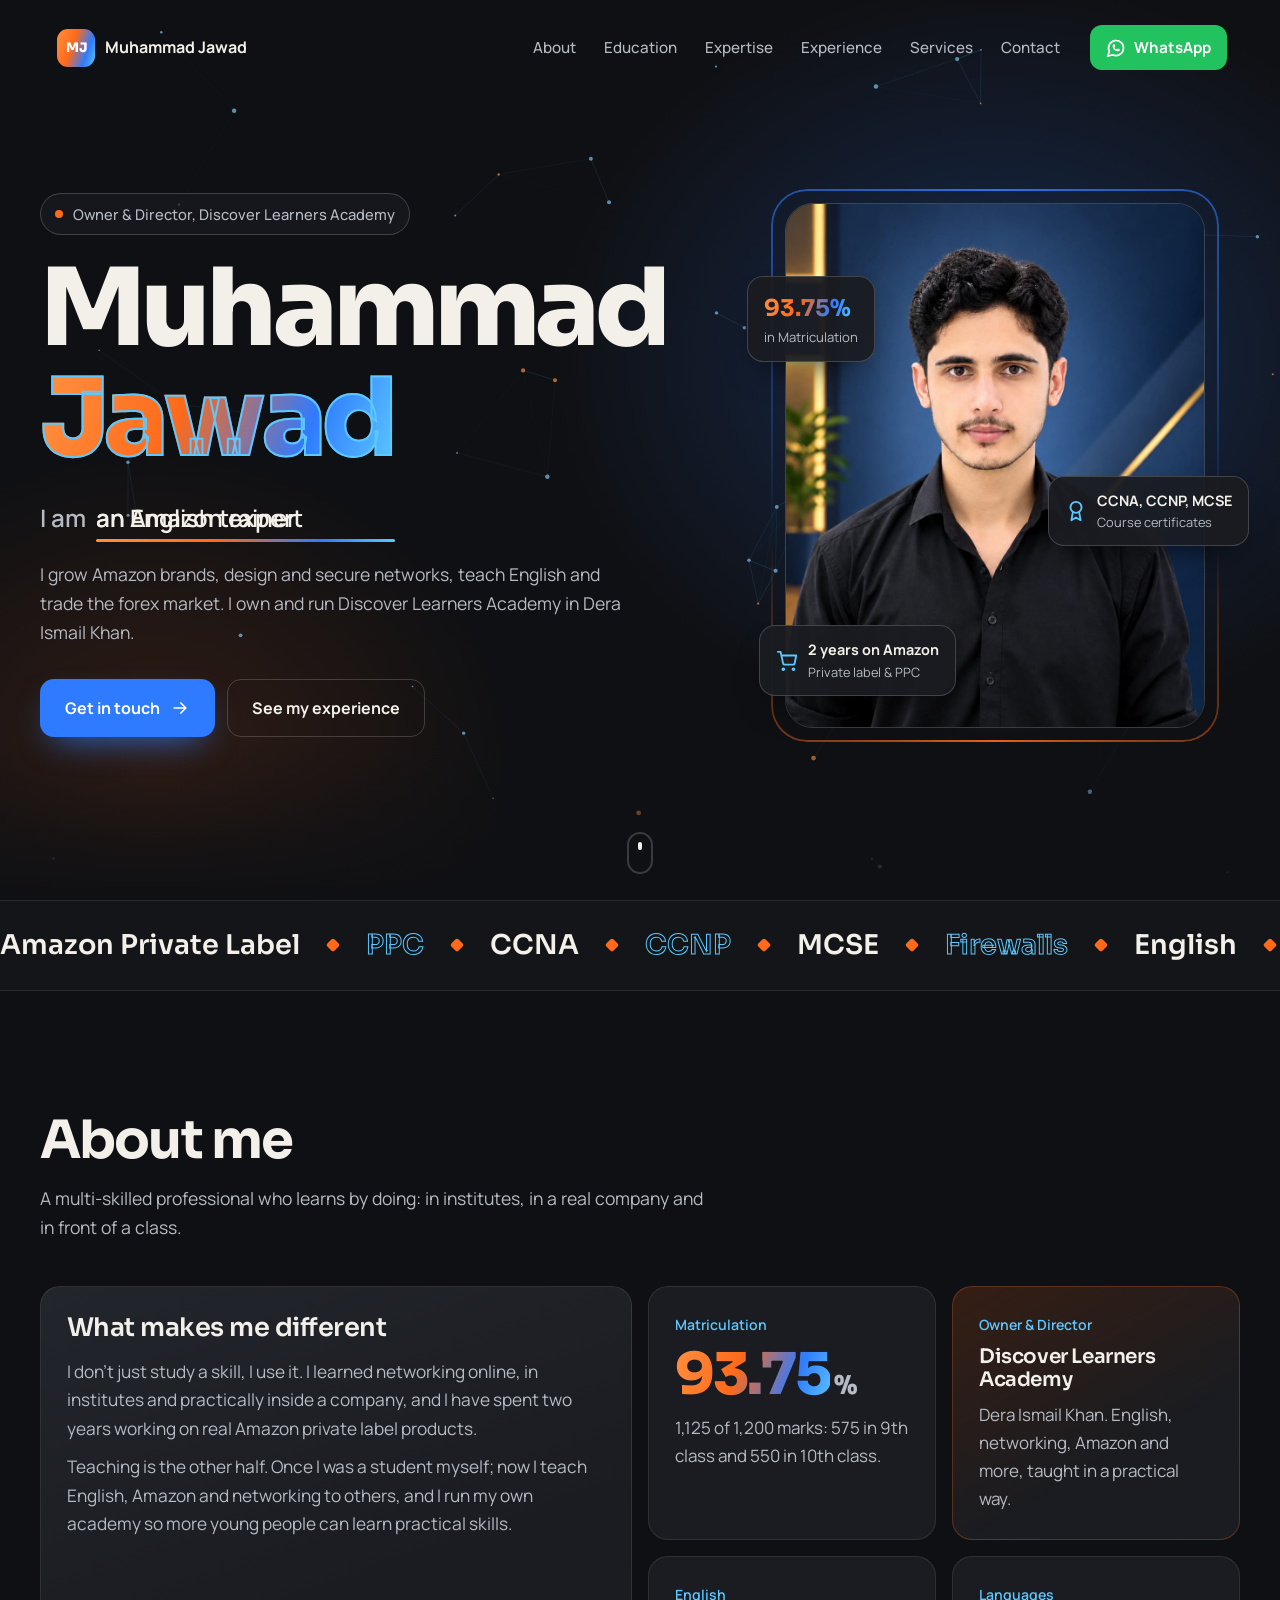
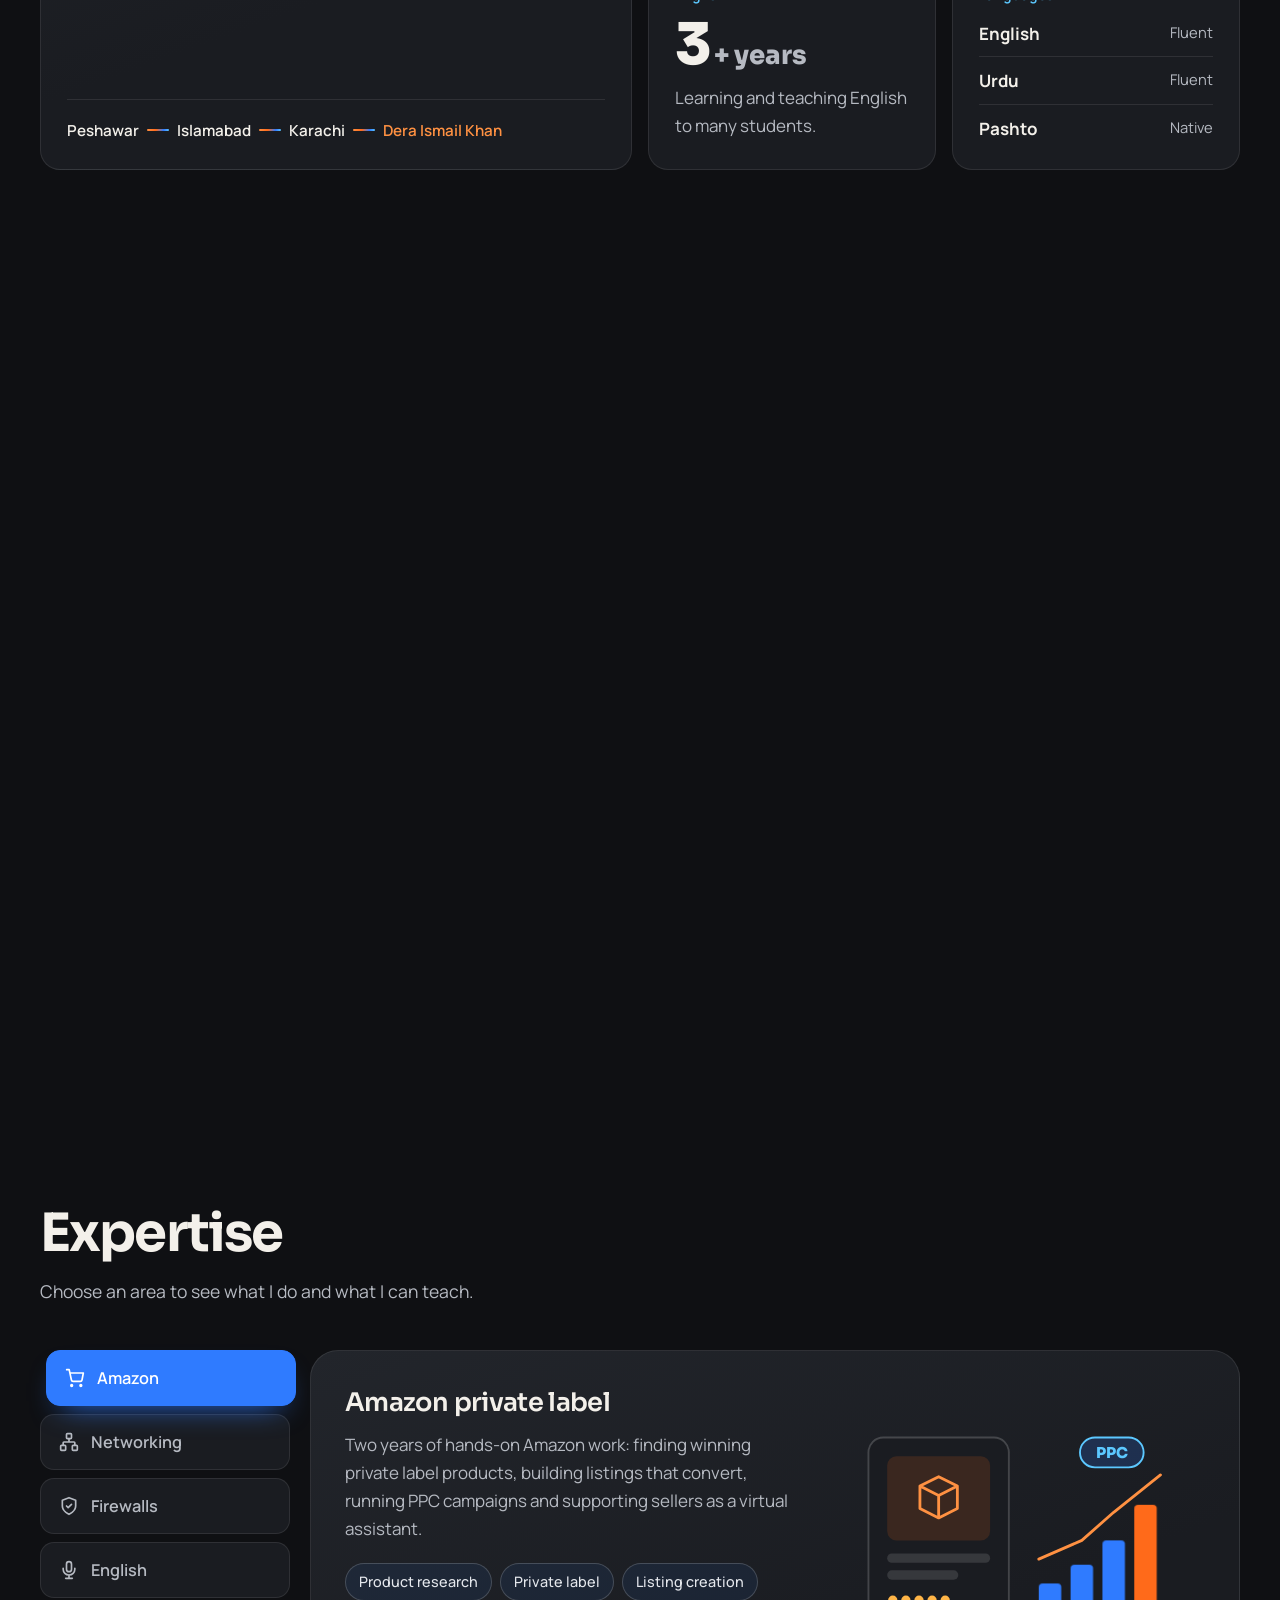
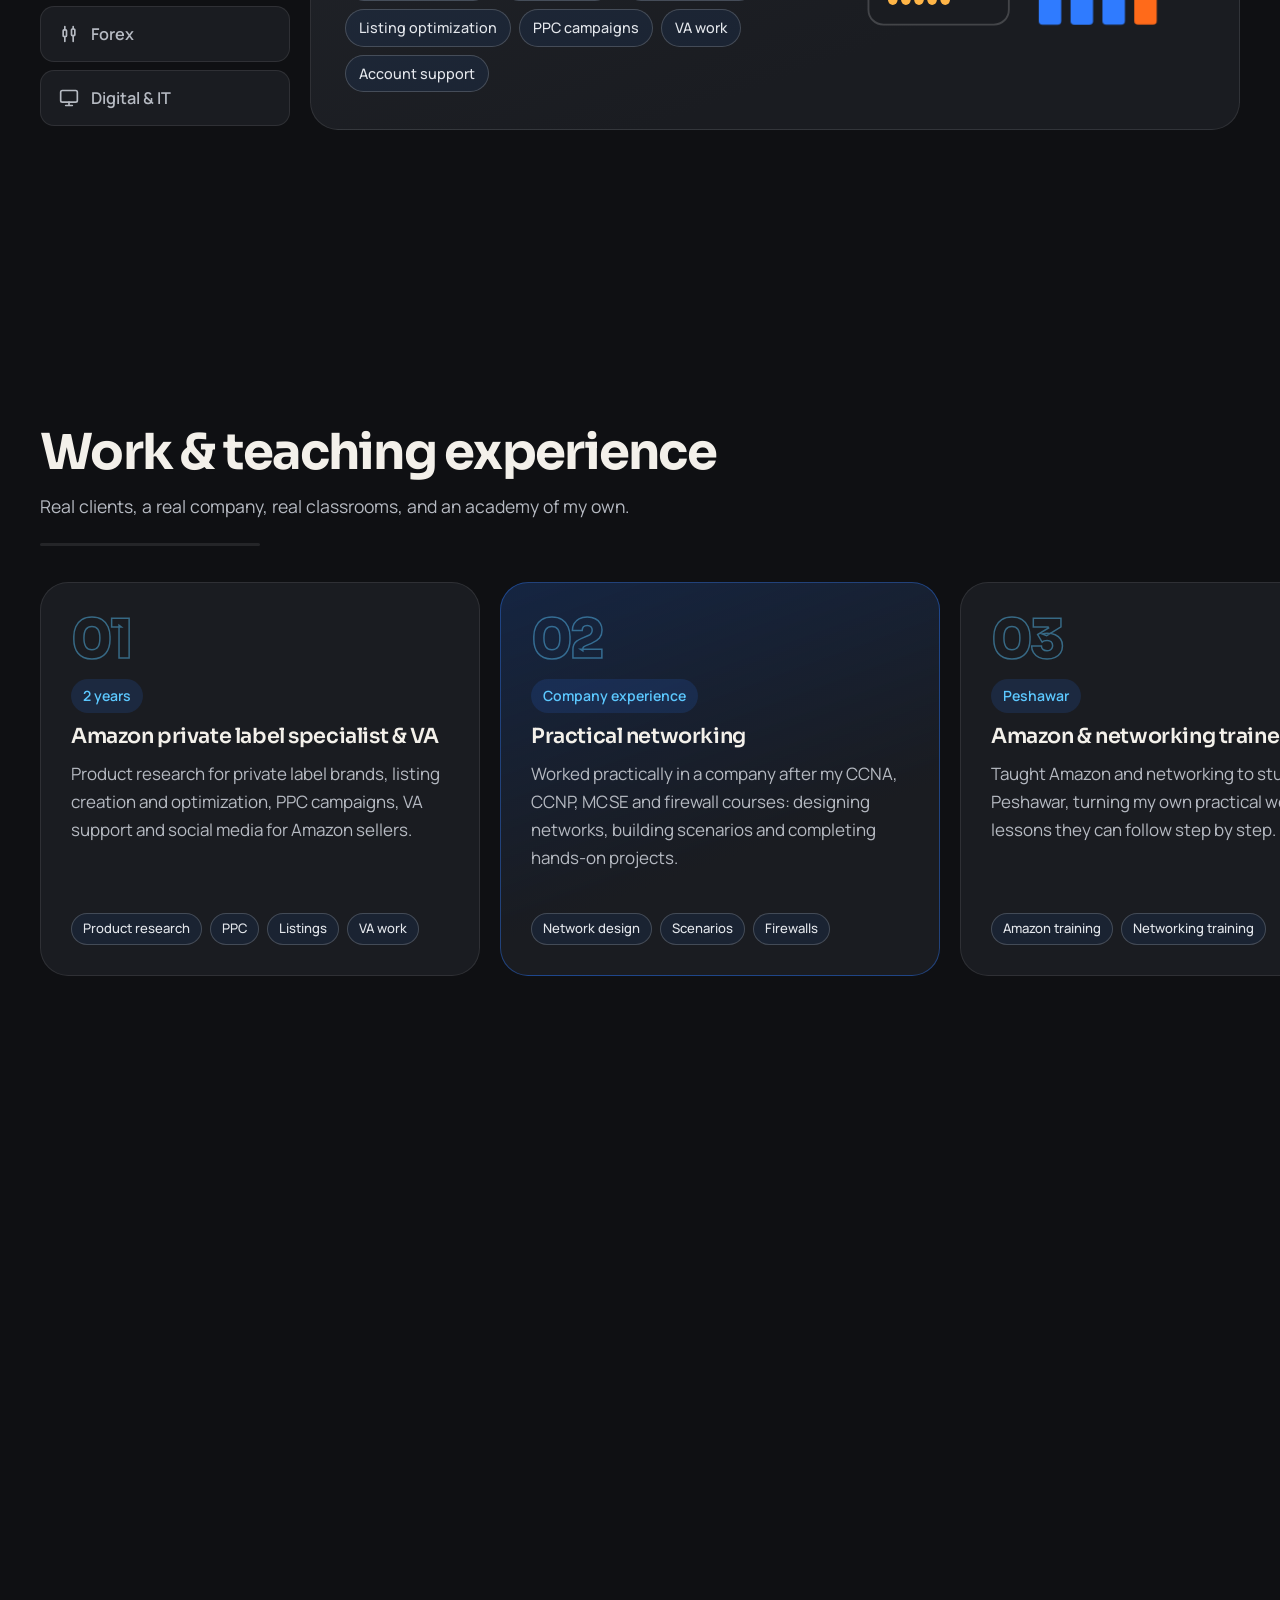
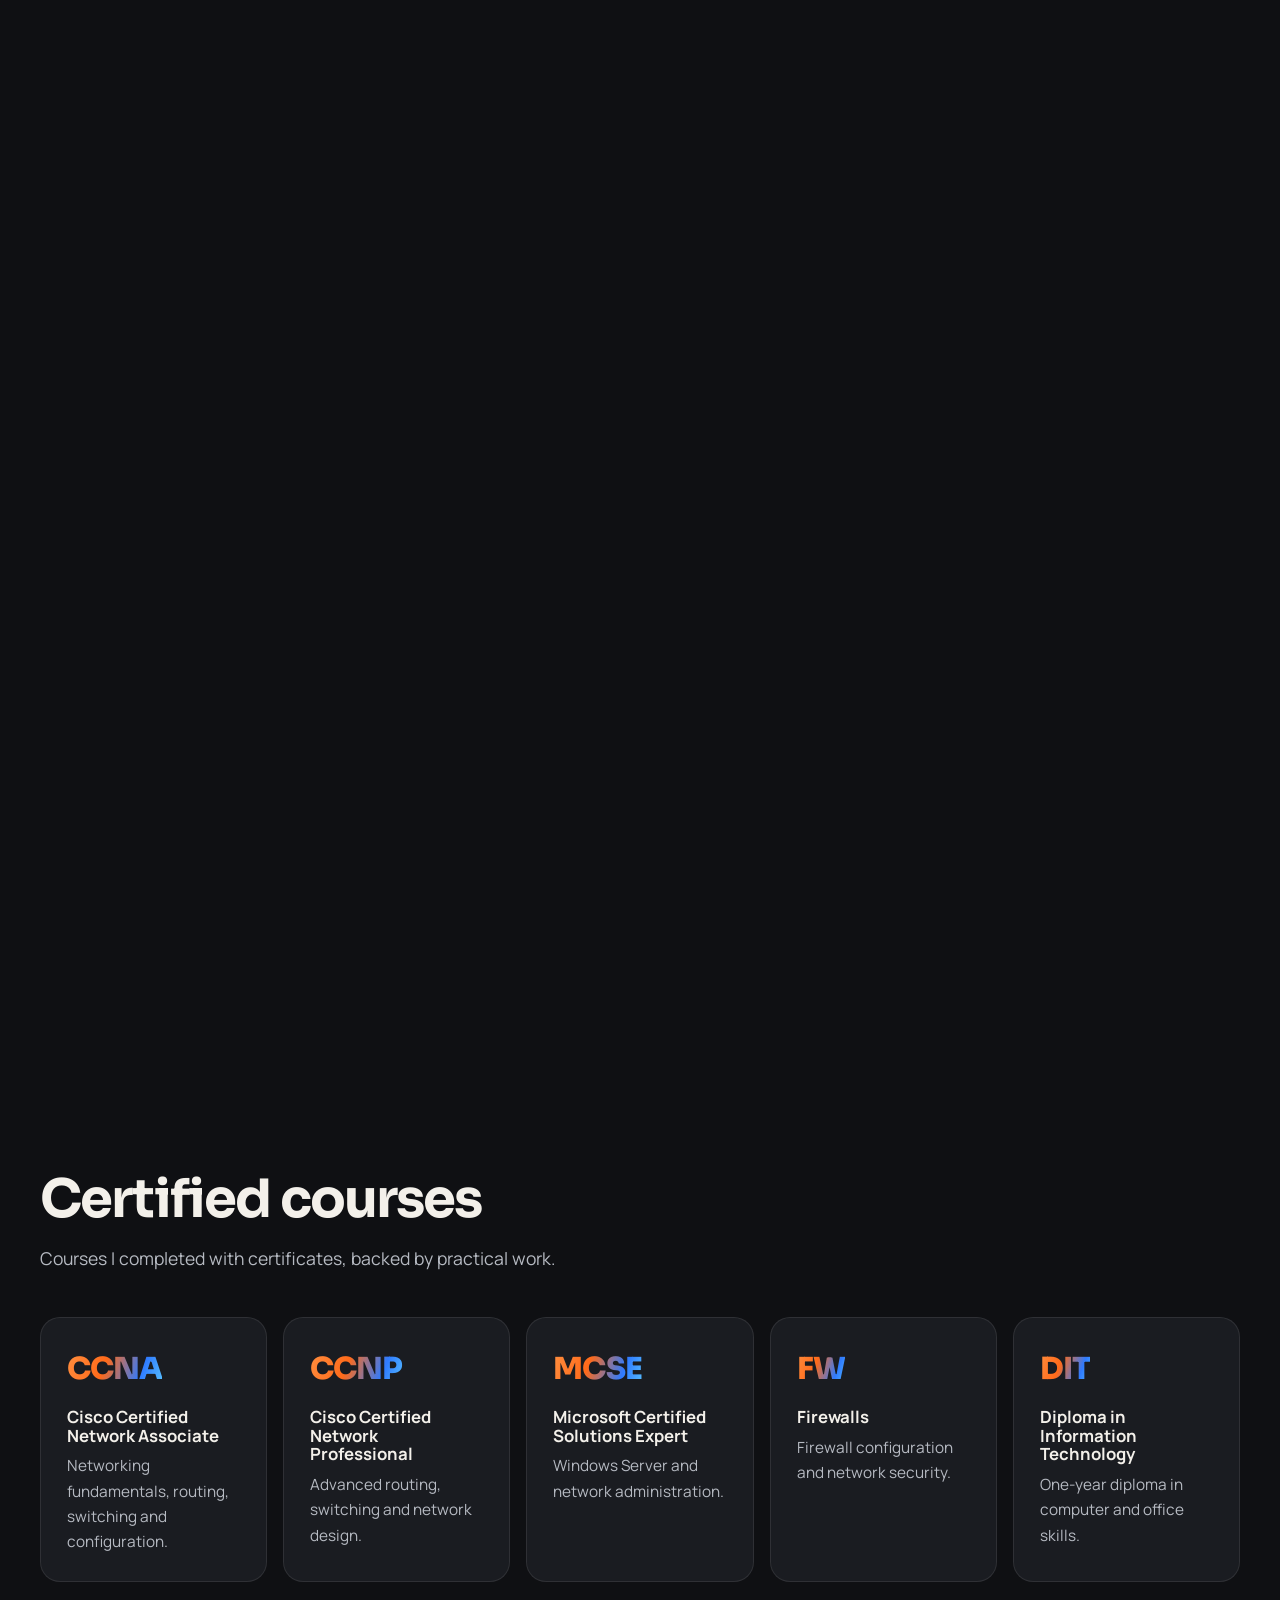
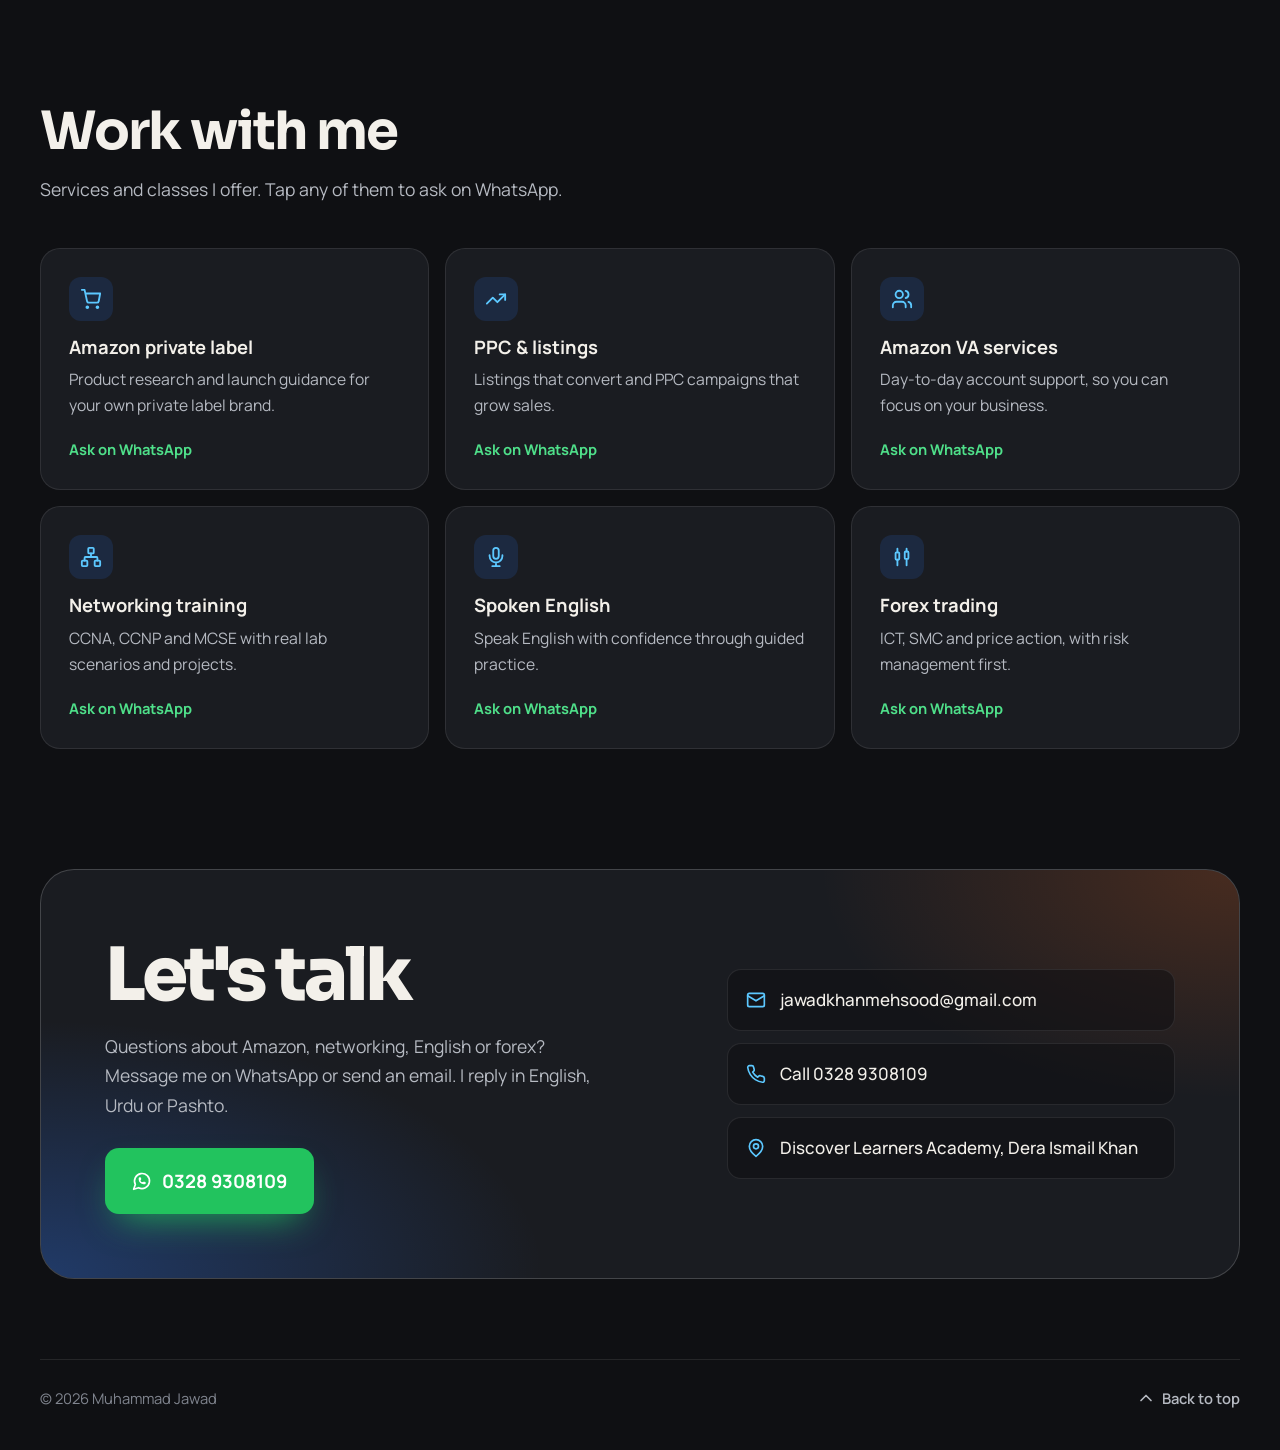
==== new/index.html @ 7ca233fe "Add new portfolio design at /new and shareable video page at /video The current site at the root is " ====
<!doctype html>
<html lang="en">
<head>
  <meta charset="utf-8">
  <meta name="viewport" content="width=device-width, initial-scale=1">
  <title>Muhammad Jawad | Amazon Expert, Networking Professional &amp; English Trainer</title>
  <meta name="description" content="Muhammad Jawad: Owner and Director of Discover Learners Academy, Dera Ismail Khan. Amazon private label expert, networking professional (CCNA, CCNP, MCSE, firewalls), English trainer and forex trader.">
  <meta name="author" content="Muhammad Jawad">
  <meta name="theme-color" content="#0f1013">
  <meta property="og:type" content="profile">
  <meta property="og:title" content="Muhammad Jawad | Amazon Expert, Networking Professional &amp; English Trainer">
  <meta property="og:description" content="Owner and Director of Discover Learners Academy. Amazon expert, networking professional, English trainer and forex trader.">
  <meta property="og:image" content="https://d-l-academy.github.io/Portfolio/new/assets/og-image.jpg">
  <meta property="og:url" content="https://d-l-academy.github.io/Portfolio/new/">
  <link rel="canonical" href="https://d-l-academy.github.io/Portfolio/new/">
  <meta name="twitter:card" content="summary_large_image">
  <link rel="icon" href="assets/favicon.svg" type="image/svg+xml">
  <link rel="apple-touch-icon" href="assets/apple-touch-icon.png">
  <link rel="preconnect" href="https://fonts.googleapis.com">
  <link rel="preconnect" href="https://fonts.gstatic.com" crossorigin>
  <link rel="stylesheet" href="https://fonts.googleapis.com/css2?family=Manrope:wght@400;500;600;700&family=Sora:wght@500;600;700;800&display=swap">
  <link rel="stylesheet" href="css/style.css">
  <script>document.documentElement.classList.add('js');</script>
  <script type="application/ld+json">
  {
    "@context": "https://schema.org",
    "@type": "Person",
    "name": "Muhammad Jawad",
    "email": "mailto:jawadkhanmehsood@gmail.com",
    "telephone": "+923289308109",
    "jobTitle": ["Owner & Director, Discover Learners Academy", "Amazon Private Label Specialist", "Networking Professional", "English Trainer", "Forex Trader"],
    "worksFor": { "@type": "EducationalOrganization", "name": "Discover Learners Academy", "address": { "@type": "PostalAddress", "addressLocality": "Dera Ismail Khan", "addressRegion": "Khyber Pakhtunkhwa", "addressCountry": "PK" } },
    "knowsLanguage": ["English", "Urdu", "Pashto"],
    "knowsAbout": ["Amazon private label", "Amazon PPC", "Product research", "CCNA", "CCNP", "MCSE", "Firewalls", "English language teaching", "Forex trading", "ICT", "SMC", "Price action", "Social media"]
  }
  </script>
</head>
<body>
<svg width="0" height="0" style="position:absolute" aria-hidden="true" focusable="false">
    <symbol id="i-wa" viewBox="0 0 24 24"><path d="M7.9 20A9 9 0 1 0 4 16.1L2 22Z"/><path d="M9 10a.5.5 0 0 0 1 0V9a.5.5 0 0 0-1 0v1a5 5 0 0 0 5 5h1a.5.5 0 0 0 0-1h-1a.5.5 0 0 0 0 1"/></symbol>
    <symbol id="i-phone" viewBox="0 0 24 24"><path d="M22 16.9v3a2 2 0 0 1-2.2 2 19.8 19.8 0 0 1-8.6-3.1 19.5 19.5 0 0 1-6-6A19.8 19.8 0 0 1 2.1 4.2 2 2 0 0 1 4.1 2h3a2 2 0 0 1 2 1.7c.1.9.4 1.8.7 2.7a2 2 0 0 1-.5 2.1L8 9.8a16 16 0 0 0 6 6l1.3-1.3a2 2 0 0 1 2.1-.4c.9.3 1.8.6 2.7.7a2 2 0 0 1 1.7 2z"/></symbol>
    <symbol id="i-pin" viewBox="0 0 24 24"><path d="M20 10c0 6-8 12-8 12S4 16 4 10a8 8 0 0 1 16 0Z"/><circle cx="12" cy="10" r="3"/></symbol>
    <symbol id="i-arrow" viewBox="0 0 24 24"><path d="M5 12h14M13 6l6 6-6 6"/></symbol>
    <symbol id="i-cap" viewBox="0 0 24 24"><path d="M22 10 12 5 2 10l10 5 10-5z"/><path d="M6 12v5c3 2 9 2 12 0v-5"/></symbol>
    <symbol id="i-net" viewBox="0 0 24 24"><rect x="16" y="16" width="6" height="6" rx="1"/><rect x="2" y="16" width="6" height="6" rx="1"/><rect x="9" y="2" width="6" height="6" rx="1"/><path d="M5 16v-3a1 1 0 0 1 1-1h12a1 1 0 0 1 1 1v3M12 12V8"/></symbol>
    <symbol id="i-shield" viewBox="0 0 24 24"><path d="M12 22s8-4 8-10V5l-8-3-8 3v7c0 6 8 10 8 10z"/><path d="m9 12 2 2 4-4"/></symbol>
    <symbol id="i-server" viewBox="0 0 24 24"><rect x="3" y="4" width="18" height="7" rx="2"/><rect x="3" y="13" width="18" height="7" rx="2"/><path d="M7 7.5h.01M7 16.5h.01"/></symbol>
    <symbol id="i-mic" viewBox="0 0 24 24"><rect x="9" y="2" width="6" height="12" rx="3"/><path d="M19 10v1a7 7 0 0 1-14 0v-1M12 18v4M8 22h8"/></symbol>
    <symbol id="i-book" viewBox="0 0 24 24"><path d="M4 19.5A2.5 2.5 0 0 1 6.5 17H20V3H6.5A2.5 2.5 0 0 0 4 5.5z"/><path d="M4 19.5A2.5 2.5 0 0 0 6.5 22H20v-5"/></symbol>
    <symbol id="i-chart" viewBox="0 0 24 24"><path d="M7 3v4M7 15v6M17 3v3M17 14v7"/><rect x="5" y="7" width="4" height="8" rx="1"/><rect x="15" y="6" width="4" height="8" rx="1"/></symbol>
    <symbol id="i-monitor" viewBox="0 0 24 24"><rect x="2" y="3" width="20" height="14" rx="2"/><path d="M8 21h8M12 17v4"/></symbol>
    <symbol id="i-flag" viewBox="0 0 24 24"><path d="M4 22V4a1 1 0 0 1 1-1h11l-1.5 4L16 11H5"/></symbol>
    <symbol id="i-globe" viewBox="0 0 24 24"><circle cx="12" cy="12" r="10"/><path d="M2 12h20M12 2a15 15 0 0 1 0 20M12 2a15 15 0 0 0 0 20"/></symbol>
    <symbol id="i-up" viewBox="0 0 24 24"><path d="m18 15-6-6-6 6"/></symbol>
    <symbol id="i-cart" viewBox="0 0 24 24"><circle cx="8" cy="21" r="1"/><circle cx="19" cy="21" r="1"/><path d="M2 2h3l2.7 12.4a2 2 0 0 0 2 1.6h8.7a2 2 0 0 0 2-1.6L22 6H6"/></symbol>
    <symbol id="i-mail" viewBox="0 0 24 24"><rect x="2" y="4" width="20" height="16" rx="2"/><path d="m22 7-10 6L2 7"/></symbol>
    <symbol id="i-trend" viewBox="0 0 24 24"><path d="m22 7-8.5 8.5-5-5L2 17"/><path d="M16 7h6v6"/></symbol>
    <symbol id="i-users" viewBox="0 0 24 24"><path d="M16 21v-2a4 4 0 0 0-4-4H6a4 4 0 0 0-4 4v2"/><circle cx="9" cy="7" r="4"/><path d="M22 21v-2a4 4 0 0 0-3-3.9M16 3.1a4 4 0 0 1 0 7.8"/></symbol>
    <symbol id="i-cert" viewBox="0 0 24 24"><circle cx="12" cy="8" r="6"/><path d="M15.5 13.5 17 22l-5-3-5 3 1.5-8.5"/></symbol>
  </svg>

  <div class="loader" aria-hidden="true">
    <div class="loader__mark">MJ</div>
    <div class="loader__bar"><span></span></div>
  </div>

  <a class="skip" href="#about">Skip to content</a>
  <div class="progress" aria-hidden="true"><span></span></div>

  <header class="nav">
    <a class="nav__logo" href="#top" aria-label="Muhammad Jawad, back to top"><span class="nav__mark">MJ</span><span>Muhammad Jawad</span></a>
    <nav class="nav__links" aria-label="Main">
      <a href="#about">About</a>
      <a href="#education">Education</a>
      <a href="#expertise">Expertise</a>
      <a href="#experience">Experience</a>
      <a href="#services">Services</a>
      <a href="#contact">Contact</a>
    </nav>
    <a class="nav__cta" href="https://wa.me/923289308109" data-wa-default target="_blank" rel="noopener"><svg class="i" viewBox="0 0 24 24" aria-hidden="true"><use href="#i-wa"/></svg><span>WhatsApp</span></a>
    <button class="nav__burger" type="button" aria-label="Open menu" aria-expanded="false" aria-controls="mobile-menu"><span></span><span></span></button>
  </header>
  <div class="mmenu" id="mobile-menu" hidden>
    <a href="#about">About</a><a href="#education">Education</a><a href="#expertise">Expertise</a><a href="#experience">Experience</a><a href="#services">Services</a><a href="#contact">Contact</a>
  </div>

  <main id="top">
    <!-- ===================== HERO ===================== -->
    <section class="hero" aria-labelledby="hero-name">
      <canvas class="hero__net" aria-hidden="true"></canvas>
      <div class="hero__grid wrap">
        <div class="hero__copy">
          <p class="hero__status"><span class="dot"></span>Owner &amp; Director, Discover Learners Academy</p>
          <h1 id="hero-name" class="hero__name">
            <span class="hero__row"><span class="split">Muhammad</span></span>
            <span class="hero__row"><span class="split split--outline">Jawad</span></span>
          </h1>
          <p class="hero__roles" aria-live="off">
            <span class="hero__roles-fixed">I am</span>
            <span class="rotator" aria-label="an Amazon expert, a networking professional, an English trainer, a forex trader and an academy director">
              <span class="rotator__item is-on">an Amazon expert</span>
              <span class="rotator__item">a networking professional</span>
              <span class="rotator__item">an English trainer</span>
              <span class="rotator__item">a forex trader</span>
              <span class="rotator__item">an academy director</span>
            </span>
          </p>
          <p class="hero__lead">I grow Amazon brands, design and secure networks, teach English and trade the forex market. I own and run Discover Learners Academy in Dera Ismail Khan.</p>
          <div class="hero__actions">
            <a class="btn btn--primary magnetic" href="#contact"><span>Get in touch</span><svg class="i" viewBox="0 0 24 24" aria-hidden="true"><use href="#i-arrow"/></svg></a>
            <a class="btn btn--ghost" href="#experience">See my experience</a>
          </div>
        </div>

        <div class="hero__visual">
          <div class="portrait">
            <div class="portrait__frame">
              <img src="assets/images/profile-photo.jpg" width="960" height="1200" alt="Portrait of Muhammad Jawad" fetchpriority="high">
            </div>
            <div class="portrait__ring" aria-hidden="true"></div>
            <div class="badge badge--a"><strong>93.75%</strong><span>in Matriculation</span></div>
            <div class="badge badge--b"><svg class="i" viewBox="0 0 24 24" aria-hidden="true"><use href="#i-cert"/></svg><span><strong>CCNA, CCNP, MCSE</strong><small>Course certificates</small></span></div>
            <div class="badge badge--c"><svg class="i" viewBox="0 0 24 24" aria-hidden="true"><use href="#i-cart"/></svg><span><strong>2 years on Amazon</strong><small>Private label &amp; PPC</small></span></div>
          </div>
        </div>
      </div>
      <a class="hero__scroll" href="#about" aria-label="Scroll to About"><span></span></a>
    </section>

    <div class="marquee" aria-hidden="true">
      <div class="marquee__track">
        <span>Amazon Private Label</span><i></i><span>PPC</span><i></i><span>CCNA</span><i></i><span>CCNP</span><i></i><span>MCSE</span><i></i><span>Firewalls</span><i></i><span>English</span><i></i><span>Forex Trading</span><i></i>
        <span>Amazon Private Label</span><i></i><span>PPC</span><i></i><span>CCNA</span><i></i><span>CCNP</span><i></i><span>MCSE</span><i></i><span>Firewalls</span><i></i><span>English</span><i></i><span>Forex Trading</span><i></i>
      </div>
    </div>

    <!-- ===================== ABOUT ===================== -->
    <section id="about" class="section wrap" aria-labelledby="about-title">
      <div class="head reveal">
        <h2 id="about-title">About me</h2>
        <p>A multi-skilled professional who learns by doing: in institutes, in a real company and in front of a class.</p>
      </div>
      <div class="bento">
        <article class="tile tile--story reveal">
          <h3>What makes me different</h3>
          <p>I don't just study a skill, I use it. I learned networking online, in institutes and practically inside a company, and I have spent two years working on real Amazon private label products.</p>
          <p>Teaching is the other half. Once I was a student myself; now I teach English, Amazon and networking to others, and I run my own academy so more young people can learn practical skills.</p>
          <ol class="path" aria-label="Cities I have learned and worked in">
            <li>Peshawar</li><li>Islamabad</li><li>Karachi</li><li>Dera Ismail Khan</li>
          </ol>
        </article>
        <article class="tile tile--score reveal" style="--d:.08s">
          <span class="tile__label">Matriculation</span>
          <p class="tile__big"><span data-count="93.75" data-decimals="2">93.75</span><small>%</small></p>
          <p>1,125 of 1,200 marks: 575 in 9th class and 550 in 10th class.</p>
        </article>
        <article class="tile tile--dla reveal" style="--d:.16s">
          <span class="tile__label">Owner &amp; Director</span>
          <h3>Discover Learners Academy</h3>
          <p>Dera Ismail Khan. English, networking, Amazon and more, taught in a practical way.</p>
        </article>
        <article class="tile tile--cities reveal" style="--d:.08s">
          <span class="tile__label">English</span>
          <p class="tile__big"><span data-count="3">3</span><small>+ years</small></p>
          <p>Learning and teaching English to many students.</p>
        </article>
        <article class="tile tile--langs reveal" style="--d:.16s">
          <span class="tile__label">Languages</span>
          <ul class="langs">
            <li><strong>English</strong><span>Fluent</span></li>
            <li><strong>Urdu</strong><span>Fluent</span></li>
            <li><strong>Pashto</strong><span>Native</span></li>
          </ul>
        </article>
        <article class="tile tile--interests reveal" style="--d:.24s">
          <span class="tile__label">Experience at a glance</span>
          <ul class="yrs">
            <li><strong>2 years</strong><span>Amazon private label</span></li>
            <li><strong>3+ years</strong><span>English</span></li>
            <li><strong>1.5 years</strong><span>Forex trading</span></li>
            <li><strong>1 year</strong><span>DIT diploma</span></li>
          </ul>
        </article>
      </div>
    </section>

    <!-- ===================== EDUCATION ===================== -->
    <section id="education" class="section wrap" aria-labelledby="edu-title">
      <div class="head reveal">
        <h2 id="edu-title">Education</h2>
        <p>Strong marks at school, FSc completed, and certified computer skills.</p>
      </div>
      <div class="edu">
        <article class="edu__card edu__card--matric reveal">
          <div class="edu__top"><span class="edu__icon"><svg class="i" viewBox="0 0 24 24" aria-hidden="true"><use href="#i-flag"/></svg></span><div><h3>Matriculation</h3><p>Secondary school</p></div></div>
          <table class="transcript">
            <caption class="sr-only">Matriculation marks by class</caption>
            <thead><tr><th scope="col">Class</th><th scope="col">Marks</th><th scope="col" class="t-bar">Score</th></tr></thead>
            <tbody>
              <tr><th scope="row">9th class</th><td>575 / 600</td><td class="t-bar"><span class="bar" style="--w:95.83%"></span></td></tr>
              <tr><th scope="row">10th class</th><td>550 / 600</td><td class="t-bar"><span class="bar" style="--w:91.67%"></span></td></tr>
            </tbody>
            <tfoot><tr><th scope="row">Total</th><td>1,125 / 1,200</td><td class="t-bar"><strong>93.75%</strong></td></tr></tfoot>
          </table>
          <p class="edu__note">95.83% in 9th class: 575 out of 600.</p>
        </article>
        <article class="edu__card reveal" style="--d:.08s">
          <div class="edu__top"><span class="edu__icon"><svg class="i" viewBox="0 0 24 24" aria-hidden="true"><use href="#i-book"/></svg></span><div><h3>Intermediate (FSc)</h3><p>Higher secondary</p></div></div>
          <p class="edu__big">FSc<small> completed</small></p>
          <p>Completed my intermediate studies (FSc), building a strong academic base alongside my practical skills.</p>
        </article>
        <article class="edu__card edu__card--dit reveal" style="--d:.24s">
          <div class="edu__top"><span class="edu__icon"><svg class="i" viewBox="0 0 24 24" aria-hidden="true"><use href="#i-cert"/></svg></span><div><h3>Diploma in Information Technology (DIT)</h3><p>One-year diploma, Tank, with certificate</p></div></div>
          <ul class="chips chips--sm"><li>Computer fundamentals</li><li>MS Office</li><li>Digital skills</li><li>Internet &amp; email</li><li>Office work</li></ul>
        </article>
      </div>
    </section>

    <!-- ===================== EXPERTISE ===================== -->
    <section id="expertise" class="section wrap" aria-labelledby="exp-title">
      <div class="head reveal">
        <h2 id="exp-title">Expertise</h2>
        <p>Choose an area to see what I do and what I can teach.</p>
      </div>
      <div class="tabs reveal">
        <div class="tabs__list" role="tablist" aria-label="Areas of expertise">
          <button role="tab" id="t-amz" aria-controls="p-amz" aria-selected="true"><svg class="i" viewBox="0 0 24 24" aria-hidden="true"><use href="#i-cart"/></svg>Amazon</button>
          <button role="tab" id="t-net" aria-controls="p-net" aria-selected="false" tabindex="-1"><svg class="i" viewBox="0 0 24 24" aria-hidden="true"><use href="#i-net"/></svg>Networking</button>
          <button role="tab" id="t-sec" aria-controls="p-sec" aria-selected="false" tabindex="-1"><svg class="i" viewBox="0 0 24 24" aria-hidden="true"><use href="#i-shield"/></svg>Firewalls</button>
          <button role="tab" id="t-eng" aria-controls="p-eng" aria-selected="false" tabindex="-1"><svg class="i" viewBox="0 0 24 24" aria-hidden="true"><use href="#i-mic"/></svg>English</button>
          <button role="tab" id="t-fx" aria-controls="p-fx" aria-selected="false" tabindex="-1"><svg class="i" viewBox="0 0 24 24" aria-hidden="true"><use href="#i-chart"/></svg>Forex</button>
          <button role="tab" id="t-it" aria-controls="p-it" aria-selected="false" tabindex="-1"><svg class="i" viewBox="0 0 24 24" aria-hidden="true"><use href="#i-monitor"/></svg>Digital &amp; IT</button>
        </div>

        <div class="tabs__panel" role="tabpanel" id="p-amz" aria-labelledby="t-amz">
          <div class="panel__text">
            <h3>Amazon private label</h3>
            <p>Two years of hands-on Amazon work: finding winning private label products, building listings that convert, running PPC campaigns and supporting sellers as a virtual assistant.</p>
            <ul class="chips"><li>Product research</li><li>Private label</li><li>Listing creation</li><li>Listing optimization</li><li>PPC campaigns</li><li>VA work</li><li>Account support</li></ul>
          </div>
          <svg class="viz viz--amz" viewBox="0 0 400 300" aria-hidden="true">
            <rect class="card" x="40" y="40" width="150" height="200" rx="16"/>
            <rect class="img" x="60" y="60" width="110" height="90" rx="10"/>
            <path class="box" d="M95 92 l20 -10 l20 10 v24 l-20 10 l-20 -10 Z M95 92 l20 10 l20 -10 M115 102 v24"/>
            <rect class="ln" x="60" y="164" width="110" height="10" rx="5"/><rect class="ln" x="60" y="182" width="76" height="10" rx="5"/>
            <g class="stars"><circle cx="66" cy="214" r="5"/><circle cx="80" cy="214" r="5"/><circle cx="94" cy="214" r="5"/><circle cx="108" cy="214" r="5"/><circle cx="122" cy="214" r="5"/></g>
            <g class="bars"><rect x="222" y="196" width="24" height="44" rx="4"/><rect x="256" y="176" width="24" height="64" rx="4"/><rect x="290" y="150" width="24" height="90" rx="4"/><rect x="324" y="112" width="24" height="128" rx="4"/></g>
            <path class="trend" d="M222 170 L268 150 L302 120 L352 80"/>
            <g transform="translate(300 56)"><g class="ppc"><rect x="-34" y="-16" width="68" height="32" rx="16"/><text x="0" y="6">PPC</text></g></g>
          </svg>
        </div>

        <div class="tabs__panel" role="tabpanel" id="p-net" aria-labelledby="t-net" hidden>
          <div class="panel__text">
            <h3>Computer networking</h3>
            <p>I studied CCNA, CCNP and MCSE online, in institutes and practically inside a company. I can design networks, build lab scenarios and complete real projects from planning to configuration.</p>
            <ul class="chips"><li>CCNA</li><li>CCNP</li><li>MCSE</li><li>Network design</li><li>Lab scenarios</li><li>Routing &amp; switching</li><li>Windows Server</li><li>Practical projects</li></ul>
          </div>
          <svg class="viz viz--net" viewBox="0 0 400 300" aria-hidden="true">
            <g class="links"><path d="M200 60 L90 160 M200 60 L310 160 M90 160 L60 250 M90 160 L150 250 M310 160 L250 250 M310 160 L340 250 M90 160 L310 160"/></g>
            <g class="packets"><circle r="5"><animateMotion dur="2.4s" repeatCount="indefinite" path="M200 60 L90 160 L60 250"/></circle><circle r="5" class="red"><animateMotion dur="3s" repeatCount="indefinite" path="M340 250 L310 160 L200 60"/></circle><circle r="5"><animateMotion dur="2.8s" repeatCount="indefinite" path="M150 250 L90 160 L310 160 L250 250"/></circle></g>
            <g class="nodes"><rect x="176" y="40" width="48" height="40" rx="10"/><rect x="66" y="140" width="48" height="40" rx="10"/><rect x="286" y="140" width="48" height="40" rx="10"/><circle cx="60" cy="250" r="16"/><circle cx="150" cy="250" r="16"/><circle cx="250" cy="250" r="16"/><circle cx="340" cy="250" r="16"/></g>
          </svg>
        </div>

        <div class="tabs__panel" role="tabpanel" id="p-sec" aria-labelledby="t-sec" hidden>
          <div class="panel__text">
            <h3>Firewalls &amp; network security</h3>
            <p>Certified firewall training and practical experience configuring firewalls, so networks let the right traffic in and keep threats out.</p>
            <ul class="chips"><li>Firewall configuration</li><li>Security policies</li><li>Access control</li><li>VPN basics</li><li>Network security</li></ul>
          </div>
          <svg class="viz viz--sec" viewBox="0 0 400 300" aria-hidden="true">
            <g class="wall"><rect x="185" y="40" width="30" height="220" rx="8"/><path d="M185 80h30M185 120h30M185 160h30M185 200h30M185 240h30"/></g>
            <g class="flow ok"><circle r="6"><animateMotion dur="2.6s" repeatCount="indefinite" path="M30 110 L370 110"/></circle><circle r="6"><animateMotion dur="2.6s" begin="1.3s" repeatCount="indefinite" path="M30 110 L370 110"/></circle></g>
            <g class="flow bad"><circle r="6"><animateMotion dur="1.6s" repeatCount="indefinite" path="M30 190 L178 190"/></circle></g>
            <path class="lane" d="M30 110 H370 M30 190 H178"/>
            <g class="shieldmark" transform="translate(300 210)"><path d="M0 -36 L28 -24 V2 C28 22 0 36 0 36 C0 36 -28 22 -28 2 V-24 Z"/><path d="M-11 2 l8 8 l15 -16" class="tick"/></g>
          </svg>
        </div>

        <div class="tabs__panel" role="tabpanel" id="p-eng" aria-labelledby="t-eng" hidden>
          <div class="panel__text">
            <h3>English language</h3>
            <p>More than three years of learning and teaching English. I have been the student, so I know where learners get stuck, and I help them speak and write with confidence.</p>
            <ul class="chips"><li>Spoken English</li><li>Conversation</li><li>Grammar</li><li>Writing</li><li>Confidence building</li><li>Teaching</li></ul>
          </div>
          <svg class="viz viz--eng" viewBox="0 0 400 300" aria-hidden="true">
            <g class="bubble a"><rect x="40" y="50" width="210" height="76" rx="22"/><path d="M80 126 l-14 26 l34 -26"/><text x="62" y="98">How are you?</text></g>
            <g class="bubble b"><rect x="150" y="160" width="210" height="76" rx="22"/><path d="M320 236 l14 26 l-34 -26"/><text x="172" y="208">I'm doing great!</text></g>
            <g class="wave"><rect x="60" y="262" width="6" height="16" rx="3"/><rect x="74" y="256" width="6" height="28" rx="3"/><rect x="88" y="262" width="6" height="16" rx="3"/><rect x="102" y="252" width="6" height="36" rx="3"/><rect x="116" y="260" width="6" height="20" rx="3"/></g>
          </svg>
        </div>

        <div class="tabs__panel" role="tabpanel" id="p-fx" aria-labelledby="t-fx" hidden>
          <div class="panel__text">
            <h3>Forex trading</h3>
            <p>A year and a half in the forex market, trading with ICT, SMC and price action concepts and a clear plan for every trade. Trading carries real risk, so risk management always comes first.</p>
            <ul class="chips"><li>ICT</li><li>SMC</li><li>Price action</li><li>Market structure</li><li>Liquidity</li><li>Risk management</li></ul>
          </div>
          <svg class="viz viz--fx" viewBox="0 0 400 300" aria-hidden="true">
            <g class="grid"><path d="M30 60H370M30 120H370M30 180H370M30 240H370"/></g>
            <g class="candles"></g>
            <path class="trend" d="M40 240 C 140 210, 230 150, 370 70"/>
          </svg>
        </div>

        <div class="tabs__panel" role="tabpanel" id="p-it" aria-labelledby="t-it" hidden>
          <div class="panel__text">
            <h3>Digital &amp; computer skills</h3>
            <p>A certified one-year Diploma in Information Technology, plus the digital skills I use every day for Amazon clients, social media and running an academy.</p>
            <ul class="chips"><li>DIT certified</li><li>MS Office</li><li>Social media management</li><li>Content for brands</li><li>Computer fundamentals</li></ul>
          </div>
          <svg class="viz viz--it" viewBox="0 0 400 300" aria-hidden="true">
            <rect class="screen" x="70" y="40" width="260" height="170" rx="14"/>
            <path class="stand" d="M170 210 L160 250 H240 L230 210"/>
            <g class="sheet"><rect x="92" y="62" width="216" height="22" rx="5"/><rect x="92" y="94" width="66" height="14" rx="4"/><rect x="167" y="94" width="66" height="14" rx="4"/><rect x="242" y="94" width="66" height="14" rx="4"/><rect x="92" y="116" width="66" height="14" rx="4"/><rect x="167" y="116" width="66" height="14" rx="4"/><rect x="242" y="116" width="66" height="14" rx="4"/></g>
            <g class="bars"><rect x="110" y="170" width="22" height="22" rx="3"/><rect x="146" y="158" width="22" height="34" rx="3"/><rect x="182" y="146" width="22" height="46" rx="3"/><rect x="218" y="152" width="22" height="40" rx="3"/><rect x="254" y="138" width="22" height="54" rx="3"/></g>
          </svg>
        </div>
      </div>
    </section>

    <!-- ===================== EXPERIENCE ===================== -->
    <section id="experience" class="hscroll" aria-labelledby="xp-title">
      <div class="hscroll__sticky">
        <div class="wrap hscroll__head">
          <h2 id="xp-title">Work &amp; teaching experience</h2>
          <p>Real clients, a real company, real classrooms, and an academy of my own.</p>
          <div class="hscroll__meter" aria-hidden="true"><span></span></div>
        </div>
        <div class="hscroll__track">
          <article class="xp">
            <span class="xp__step">01</span>
            <span class="xp__city">2 years</span>
            <h3>Amazon private label specialist &amp; VA</h3>
            <p>Product research for private label brands, listing creation and optimization, PPC campaigns, VA support and social media for Amazon sellers.</p>
            <ul class="chips chips--sm"><li>Product research</li><li>PPC</li><li>Listings</li><li>VA work</li></ul>
          </article>
          <article class="xp xp--blue">
            <span class="xp__step">02</span>
            <span class="xp__city">Company experience</span>
            <h3>Practical networking</h3>
            <p>Worked practically in a company after my CCNA, CCNP, MCSE and firewall courses: designing networks, building scenarios and completing hands-on projects.</p>
            <ul class="chips chips--sm"><li>Network design</li><li>Scenarios</li><li>Firewalls</li></ul>
          </article>
          <article class="xp">
            <span class="xp__step">03</span>
            <span class="xp__city">Peshawar</span>
            <h3>Amazon &amp; networking trainer</h3>
            <p>Taught Amazon and networking to students in Peshawar, turning my own practical work into lessons they can follow step by step.</p>
            <ul class="chips chips--sm"><li>Amazon training</li><li>Networking training</li></ul>
          </article>
          <article class="xp">
            <span class="xp__step">04</span>
            <span class="xp__city">Peshawar &amp; D.I. Khan</span>
            <h3>English trainer</h3>
            <p>More than three years of learning and teaching English, helping many students move from hesitation to speaking with confidence.</p>
            <ul class="chips chips--sm"><li>Spoken English</li><li>Grammar</li><li>Confidence</li></ul>
          </article>
          <article class="xp xp--blue">
            <span class="xp__step">05</span>
            <span class="xp__city">1.5 years</span>
            <h3>Forex trader</h3>
            <p>Trading the forex market with ICT, SMC and price action, with risk management and discipline at the centre of every trade.</p>
            <ul class="chips chips--sm"><li>ICT</li><li>SMC</li><li>Price action</li></ul>
          </article>
          <article class="xp xp--red">
            <span class="xp__step">06</span>
            <span class="xp__city">Dera Ismail Khan</span>
            <h3>Owner &amp; Director, Discover Learners Academy</h3>
            <p>I own and lead the academy, where students learn English, networking, Amazon and more. I plan the courses, guide the team and teach classes myself.</p>
            <ul class="chips chips--sm"><li>Leadership</li><li>Course planning</li><li>Teaching</li></ul>
          </article>
        </div>
      </div>
    </section>

    <!-- ===================== CERTIFICATES ===================== -->
    <section id="courses" class="section wrap" aria-labelledby="courses-title">
      <div class="head reveal">
        <h2 id="courses-title">Certified courses</h2>
        <p>Courses I completed with certificates, backed by practical work.</p>
      </div>
      <div class="courses courses--5">
        <article class="course reveal"><span class="course__code">CCNA</span><h3>Cisco Certified Network Associate</h3><p>Networking fundamentals, routing, switching and configuration.</p></article>
        <article class="course reveal" style="--d:.06s"><span class="course__code">CCNP</span><h3>Cisco Certified Network Professional</h3><p>Advanced routing, switching and network design.</p></article>
        <article class="course reveal" style="--d:.12s"><span class="course__code">MCSE</span><h3>Microsoft Certified Solutions Expert</h3><p>Windows Server and network administration.</p></article>
        <article class="course reveal" style="--d:.18s"><span class="course__code">FW</span><h3>Firewalls</h3><p>Firewall configuration and network security.</p></article>
        <article class="course reveal" style="--d:.24s"><span class="course__code">DIT</span><h3>Diploma in Information Technology</h3><p>One-year diploma in computer and office skills.</p></article>
      </div>
    </section>

    <!-- ===================== SERVICES ===================== -->
    <section id="services" class="section wrap" aria-labelledby="svc-title">
      <div class="head reveal">
        <h2 id="svc-title">Work with me</h2>
        <p>Services and classes I offer. Tap any of them to ask on WhatsApp.</p>
      </div>
      <div class="svc">
        <a class="svc__item reveal" href="#" data-wa="Amazon private label coaching"><svg class="i" viewBox="0 0 24 24" aria-hidden="true"><use href="#i-cart"/></svg><h3>Amazon private label</h3><p>Product research and launch guidance for your own private label brand.</p><span class="svc__go">Ask on WhatsApp</span></a>
        <a class="svc__item reveal" href="#" data-wa="Amazon PPC and listings" style="--d:.06s"><svg class="i" viewBox="0 0 24 24" aria-hidden="true"><use href="#i-trend"/></svg><h3>PPC &amp; listings</h3><p>Listings that convert and PPC campaigns that grow sales.</p><span class="svc__go">Ask on WhatsApp</span></a>
        <a class="svc__item reveal" href="#" data-wa="Amazon VA services" style="--d:.12s"><svg class="i" viewBox="0 0 24 24" aria-hidden="true"><use href="#i-users"/></svg><h3>Amazon VA services</h3><p>Day-to-day account support, so you can focus on your business.</p><span class="svc__go">Ask on WhatsApp</span></a>
        <a class="svc__item reveal" href="#" data-wa="CCNA, CCNP and MCSE training"><svg class="i" viewBox="0 0 24 24" aria-hidden="true"><use href="#i-net"/></svg><h3>Networking training</h3><p>CCNA, CCNP and MCSE with real lab scenarios and projects.</p><span class="svc__go">Ask on WhatsApp</span></a>
        <a class="svc__item reveal" href="#" data-wa="Spoken English classes" style="--d:.06s"><svg class="i" viewBox="0 0 24 24" aria-hidden="true"><use href="#i-mic"/></svg><h3>Spoken English</h3><p>Speak English with confidence through guided practice.</p><span class="svc__go">Ask on WhatsApp</span></a>
        <a class="svc__item reveal" href="#" data-wa="Forex trading classes" style="--d:.12s"><svg class="i" viewBox="0 0 24 24" aria-hidden="true"><use href="#i-chart"/></svg><h3>Forex trading</h3><p>ICT, SMC and price action, with risk management first.</p><span class="svc__go">Ask on WhatsApp</span></a>
      </div>
    </section>

    <!-- ===================== CONTACT ===================== -->
    <section id="contact" class="section wrap" aria-labelledby="contact-title">
      <div class="cta reveal">
        <div class="cta__copy">
          <h2 id="contact-title">Let's talk</h2>
          <p>Questions about Amazon, networking, English or forex? Message me on WhatsApp or send an email. I reply in English, Urdu or Pashto.</p>
          <a class="btn btn--wa magnetic" href="https://wa.me/923289308109" data-wa-default target="_blank" rel="noopener"><svg class="i" viewBox="0 0 24 24" aria-hidden="true"><use href="#i-wa"/></svg><span>0328 9308109</span></a>
        </div>
        <ul class="cta__list">
          <li><svg class="i" viewBox="0 0 24 24" aria-hidden="true"><use href="#i-mail"/></svg><a href="mailto:jawadkhanmehsood@gmail.com">jawadkhanmehsood@gmail.com</a></li>
          <li><svg class="i" viewBox="0 0 24 24" aria-hidden="true"><use href="#i-phone"/></svg><a href="tel:+923289308109">Call 0328 9308109</a></li>
          <li><svg class="i" viewBox="0 0 24 24" aria-hidden="true"><use href="#i-pin"/></svg><span>Discover Learners Academy, Dera Ismail Khan</span></li>
        </ul>
      </div>
    </section>
  </main>

  <footer class="foot wrap">
    <p>&copy; <span data-year>2026</span> Muhammad Jawad</p>
    <a href="#top" class="foot__top"><svg class="i" viewBox="0 0 24 24" aria-hidden="true"><use href="#i-up"/></svg>Back to top</a>
  </footer>

  <a class="wa-fab" href="https://wa.me/923289308109" data-wa-default target="_blank" rel="noopener" aria-label="Message Muhammad Jawad on WhatsApp"><svg class="i" viewBox="0 0 24 24" aria-hidden="true"><use href="#i-wa"/></svg></a>

  <script src="js/main.js"></script>
</body>
</html>
---- new/css/style.css ----
/* ==========================================================================
   Muhammad Jawad — portfolio
   Charcoal with orange and blue (Jawad's brand). Sora for display, Manrope for text.
   ========================================================================== */
:root {
  --bg: #0f1013;
  --bg-2: #141518;
  --panel: #1a1c21;
  --panel-2: #22252b;
  --line: rgba(255, 255, 255, 0.09);
  --line-2: rgba(255, 255, 255, 0.18);
  --text: #f3f0ea;
  --muted: #b6bac2;
  --dim: #80858f;
  --blue: #2f7bff;
  --blue-hi: #5cc8ff;
  --red: #ff6a1a;
  --red-hi: #ff9142;
  --wa: #22c35e;
  --grad: linear-gradient(110deg, var(--red-hi), var(--red) 40%, var(--blue) 75%, var(--blue-hi));

  --f-display: "Sora", "Segoe UI", system-ui, sans-serif;
  --f-body: "Manrope", "Segoe UI", system-ui, sans-serif;
  --wrap: 1200px;
  --r-xl: 28px;
  --r-l: 20px;
  --r-m: 14px;
  --ease: cubic-bezier(.16, 1, .3, 1);
}

*, *::before, *::after { box-sizing: border-box; }
html { -webkit-text-size-adjust: 100%; scroll-behavior: smooth; }
html.has-smooth { scroll-behavior: auto; }
body { margin: 0; background: var(--bg); color: var(--text); font-family: var(--f-body); font-size: 1.0625rem; line-height: 1.65; -webkit-font-smoothing: antialiased; overflow-x: hidden; }
body.is-loading { overflow: hidden; }
img { display: block; max-width: 100%; height: auto; }
a { color: inherit; }
h1, h2, h3 { margin: 0; line-height: 1.12; }
p { margin: 0; }
ul, ol { margin: 0; padding: 0; list-style: none; }
.i { width: 20px; height: 20px; flex: none; fill: none; stroke: currentColor; stroke-width: 2; stroke-linecap: round; stroke-linejoin: round; }
.sr-only { position: absolute; width: 1px; height: 1px; overflow: hidden; clip: rect(0 0 0 0); white-space: nowrap; }
:focus-visible { outline: 2px solid var(--blue-hi); outline-offset: 3px; border-radius: 8px; }
.wrap { width: min(var(--wrap), 100% - 40px); margin-inline: auto; }
.skip { position: fixed; left: 16px; top: -60px; z-index: 300; padding: 10px 16px; border-radius: 10px; background: var(--blue); color: #fff; text-decoration: none; font-weight: 600; transition: top .2s; }
.skip:focus { top: 16px; }

/* ---------- Loader ---------- */
.loader { position: fixed; inset: 0; z-index: 500; display: grid; place-content: center; gap: 22px; justify-items: center; background: var(--bg); transition: opacity .6s ease, visibility .6s; }
.loader__mark { font-family: var(--f-display); font-weight: 800; font-size: 2.6rem; letter-spacing: -0.02em; background: var(--grad); -webkit-background-clip: text; background-clip: text; color: transparent; animation: pulse 1.2s ease-in-out infinite; }
.loader__bar { width: 160px; height: 3px; border-radius: 3px; background: var(--line); overflow: hidden; }
.loader__bar span { display: block; height: 100%; width: 100%; background: var(--grad); transform-origin: left; animation: load 1s var(--ease) forwards; }
.loader.is-done { opacity: 0; visibility: hidden; }
html:not(.js) .loader { display: none; }
@keyframes load { from { transform: scaleX(0); } to { transform: scaleX(1); } }
@keyframes pulse { 50% { opacity: .55; } }

/* ---------- Scroll progress ---------- */
.progress { position: fixed; left: 0; right: 0; top: 0; z-index: 210; height: 3px; pointer-events: none; }
.progress span { display: block; height: 100%; background: var(--grad); transform-origin: left; transform: scaleX(0); }

/* ---------- Navigation ---------- */
.nav { position: fixed; z-index: 200; top: 14px; left: 50%; transform: translateX(-50%); width: min(var(--wrap), 100% - 28px); display: flex; align-items: center; gap: 18px; padding: 10px 12px 10px 16px; border-radius: 18px; border: 1px solid transparent; transition: background .35s, border-color .35s, box-shadow .35s; }
.nav.is-solid { background: rgba(20, 21, 24, .92); border-color: var(--line); box-shadow: 0 18px 40px -24px rgba(0,0,0,.8); }
.nav__logo { display: flex; align-items: center; gap: 10px; text-decoration: none; font-weight: 700; font-size: 1rem; }
.nav__mark { display: grid; place-items: center; width: 38px; height: 38px; border-radius: 11px; background: var(--grad); font-family: var(--f-display); font-weight: 800; font-size: .82rem; color: #fff; }
.nav__links { display: flex; gap: 4px; margin-left: auto; }
.nav__links a { position: relative; padding: 8px 12px; border-radius: 10px; text-decoration: none; color: var(--muted); font-weight: 500; font-size: .95rem; transition: color .25s; }
.nav__links a::after { content: ""; position: absolute; left: 12px; right: 12px; bottom: 4px; height: 2px; border-radius: 2px; background: var(--red); transform: scaleX(0); transition: transform .35s var(--ease); }
.nav__links a:hover, .nav__links a.is-active { color: var(--text); }
.nav__links a.is-active::after { transform: scaleX(1); }
.nav__cta { display: inline-flex; align-items: center; gap: 8px; padding: 10px 16px; border-radius: 12px; background: var(--wa); color: #fff; text-decoration: none; font-weight: 700; font-size: .95rem; transition: transform .2s var(--ease), background .2s; }
.nav__cta:hover { background: #1aa84f; transform: translateY(-1px); }
.nav__burger { display: none; margin-left: auto; width: 44px; height: 44px; border-radius: 12px; border: 1px solid var(--line-2); background: transparent; cursor: pointer; position: relative; }
.nav__burger span { position: absolute; left: 12px; right: 12px; height: 2px; border-radius: 2px; background: var(--text); transition: transform .3s var(--ease), top .3s var(--ease); }
.nav__burger span:first-child { top: 17px; } .nav__burger span:last-child { top: 25px; }
.nav__burger[aria-expanded="true"] span:first-child { top: 21px; transform: rotate(45deg); }
.nav__burger[aria-expanded="true"] span:last-child { top: 21px; transform: rotate(-45deg); }
.mmenu { position: fixed; z-index: 190; inset: 0; padding: 96px 24px 24px; background: rgba(15, 16, 19, .98); display: flex; flex-direction: column; gap: 6px; }
.mmenu[hidden] { display: none; }
.mmenu a { padding: 14px 6px; border-bottom: 1px solid var(--line); font-family: var(--f-display); font-weight: 600; font-size: 1.4rem; text-decoration: none; animation: mm-in .5s var(--ease) both; }
.mmenu a:nth-child(2) { animation-delay: .04s; } .mmenu a:nth-child(3) { animation-delay: .08s; } .mmenu a:nth-child(4) { animation-delay: .12s; } .mmenu a:nth-child(5) { animation-delay: .16s; } .mmenu a:nth-child(6) { animation-delay: .2s; }
@keyframes mm-in { from { opacity: 0; transform: translateY(12px); } }

/* ---------- Buttons ---------- */
.btn { display: inline-flex; align-items: center; justify-content: center; gap: 10px; padding: 15px 24px; border-radius: 14px; font-weight: 700; font-size: 1rem; text-decoration: none; border: 1px solid transparent; transition: background .25s, border-color .25s, color .25s, box-shadow .3s; will-change: transform; }
.btn--primary { background: var(--blue); color: #fff; box-shadow: 0 14px 34px -14px rgba(47, 123, 255, .9); }
.btn--primary:hover { background: #1f66f0; box-shadow: 0 18px 40px -12px rgba(47, 123, 255, 1); }
.btn--primary .i { transition: transform .3s var(--ease); }
.btn--primary:hover .i { transform: translateX(4px); }
.btn--ghost { border-color: var(--line-2); color: var(--text); }
.btn--ghost:hover { border-color: var(--blue-hi); background: rgba(47, 123, 255, .08); }
.btn--wa { background: var(--wa); color: #fff; font-size: 1.15rem; padding: 17px 26px; box-shadow: 0 16px 36px -14px rgba(34, 195, 94, .85); }
.btn--wa:hover { background: #1aa84f; }

/* ---------- Hero ---------- */
.hero { position: relative; min-height: 100vh; min-height: 100svh; display: flex; align-items: center; padding: 120px 0 90px; overflow: hidden; isolation: isolate; }
.hero::before { content: ""; position: absolute; inset: 0; z-index: -2; background:
  radial-gradient(50% 60% at 78% 40%, rgba(47, 123, 255, .26), transparent 70%),
  radial-gradient(40% 50% at 12% 85%, rgba(255, 106, 26, .14), transparent 70%); }
.hero::after { content: ""; position: absolute; left: 0; right: 0; bottom: 0; height: 160px; z-index: -1; background: linear-gradient(transparent, var(--bg)); }
.hero__net { position: absolute; inset: 0; z-index: -1; width: 100%; height: 100%; opacity: .75; }
.hero__grid { display: grid; grid-template-columns: 1.15fr .85fr; gap: 48px; align-items: center; }
.hero__status { display: inline-flex; align-items: center; gap: 10px; padding: 8px 14px; border-radius: 999px; border: 1px solid var(--line-2); background: rgba(26, 28, 33, .7); font-size: .92rem; font-weight: 500; color: var(--muted); }
.dot { width: 8px; height: 8px; border-radius: 50%; background: var(--red); box-shadow: 0 0 0 0 rgba(255, 106, 26, .6); animation: ping 2s ease-out infinite; }
@keyframes ping { 70% { box-shadow: 0 0 0 10px rgba(255, 106, 26, 0); } 100% { box-shadow: 0 0 0 0 rgba(255, 106, 26, 0); } }
.hero__name { margin-top: 22px; font-family: var(--f-display); font-weight: 800; font-size: clamp(2.9rem, 8.4vw, 7.4rem); line-height: .96; letter-spacing: -0.045em; }
.hero__row { display: block; overflow: hidden; padding-bottom: .06em; }
.split { display: inline-block; }
.split .ch { display: inline-block; transform: translateY(105%); transition: transform .9s var(--ease); transition-delay: calc(var(--i) * 45ms + var(--base, 0ms)); }
.is-ready .split .ch { transform: none; }
.split--outline { color: transparent; -webkit-text-stroke: 2px var(--blue-hi); background: var(--grad); -webkit-background-clip: text; background-clip: text; background-size: 0% 100%; background-repeat: no-repeat; transition: background-size 1.2s var(--ease) 1.4s; }
.is-ready .split--outline { background-size: 100% 100%; }
html:not(.js) .split--outline { background-size: 100% 100%; }
.hero__roles { margin-top: 22px; display: flex; flex-wrap: wrap; align-items: baseline; gap: 10px; font-size: clamp(1.15rem, 2vw, 1.5rem); font-weight: 600; }
.hero__roles-fixed { color: var(--muted); }
.rotator { position: relative; display: inline-grid; }
.rotator__item { grid-area: 1 / 1; white-space: nowrap; color: var(--text); opacity: 0; transform: translateY(60%); transition: opacity .5s, transform .6s var(--ease); }
.rotator__item.is-on { opacity: 1; transform: none; }
.rotator__item.is-off { opacity: 0; transform: translateY(-60%); }
.rotator::after { content: ""; position: absolute; left: 0; right: 0; bottom: -4px; height: 3px; border-radius: 3px; background: var(--grad); }
.hero__lead { margin-top: 22px; max-width: 54ch; color: var(--muted); font-size: 1.1rem; }
.hero__actions { margin-top: 32px; display: flex; flex-wrap: wrap; gap: 12px; }
.hero__copy > * { opacity: 0; transform: translateY(18px); transition: opacity .8s ease, transform .9s var(--ease); }
.hero__copy > .hero__name { opacity: 1; transform: none; }
.is-ready .hero__copy > * { opacity: 1; transform: none; }
.is-ready .hero__copy > .hero__status { transition-delay: .1s; }
.is-ready .hero__copy > .hero__roles { transition-delay: .9s; }
.is-ready .hero__copy > .hero__lead { transition-delay: 1.05s; }
.is-ready .hero__copy > .hero__actions { transition-delay: 1.2s; }
html:not(.js) .hero__copy > *, html:not(.js) .split .ch { opacity: 1; transform: none; }

.hero__visual { position: relative; justify-self: center; width: min(420px, 100%); }
.portrait { position: relative; aspect-ratio: 4 / 5; opacity: 0; transform: scale(.94); transition: opacity 1s ease .4s, transform 1.2s var(--ease) .4s; }
.is-ready .portrait { opacity: 1; transform: none; }
.portrait__frame { position: absolute; inset: 0; border-radius: var(--r-xl); overflow: hidden; z-index: 1; border: 1px solid var(--line-2); }
.portrait__frame img { width: 100%; height: 100%; object-fit: cover; object-position: 50% 15%; transform: scale(1.08); transition: transform 1.6s var(--ease) .5s; }
.is-ready .portrait__frame img { transform: none; }
.portrait__ring { position: absolute; inset: -14px; border-radius: 36px; z-index: 0; background: conic-gradient(from var(--a, 0deg), var(--blue), transparent 30%, var(--red) 50%, transparent 70%, var(--blue)); filter: blur(0); opacity: .9; animation: spin 7s linear infinite; -webkit-mask: linear-gradient(#000 0 0) content-box, linear-gradient(#000 0 0); -webkit-mask-composite: xor; mask-composite: exclude; padding: 2px; }
@property --a { syntax: "<angle>"; inherits: false; initial-value: 0deg; }
@keyframes spin { to { --a: 360deg; } }
.badge { position: absolute; z-index: 2; display: flex; align-items: center; gap: 10px; padding: 12px 16px; border-radius: 16px; background: rgba(26, 28, 33, .94); border: 1px solid var(--line-2); box-shadow: 0 18px 36px -18px rgba(0,0,0,.9); font-size: .9rem; animation: float 6s ease-in-out infinite; }
.badge strong { display: block; font-weight: 700; }
.badge small, .badge span > small { display: block; color: var(--muted); font-size: .8rem; }
.badge .i { color: var(--blue-hi); width: 22px; height: 22px; }
.badge--a { left: -38px; top: 14%; flex-direction: column; align-items: flex-start; gap: 0; animation-delay: -1s; }
.badge--a strong { font-family: var(--f-display); font-size: 1.45rem; background: var(--grad); -webkit-background-clip: text; background-clip: text; color: transparent; }
.badge--a span { color: var(--muted); font-size: .82rem; }
.badge--b { right: -44px; top: 52%; animation-delay: -3s; }
.badge--c { left: -26px; bottom: 6%; animation-delay: -4.5s; }
@keyframes float { 50% { transform: translateY(-10px); } }
.hero__scroll { position: absolute; left: 50%; bottom: 26px; width: 26px; height: 42px; margin-left: -13px; border-radius: 14px; border: 2px solid var(--line-2); }
.hero__scroll span { position: absolute; left: 50%; top: 8px; width: 4px; height: 8px; margin-left: -2px; border-radius: 2px; background: var(--text); animation: wheel 1.8s ease-in-out infinite; }
@keyframes wheel { 0% { opacity: 0; transform: translateY(0); } 30% { opacity: 1; } 100% { opacity: 0; transform: translateY(14px); } }

/* ---------- Marquee ---------- */
.marquee { position: relative; overflow: hidden; padding: 22px 0; border-top: 1px solid var(--line); border-bottom: 1px solid var(--line); background: var(--bg-2); }
.marquee__track { display: flex; width: max-content; align-items: center; gap: 28px; animation: marquee 34s linear infinite; }
.marquee span { font-family: var(--f-display); font-weight: 600; font-size: clamp(1.1rem, 2.4vw, 1.7rem); white-space: nowrap; color: var(--text); }
.marquee span:nth-of-type(even) { color: transparent; -webkit-text-stroke: 1px var(--blue-hi); }
.marquee i { width: 10px; height: 10px; flex: none; background: var(--red); transform: rotate(45deg); border-radius: 2px; }
@keyframes marquee { to { transform: translateX(-50%); } }

/* ---------- Sections ---------- */
.section { padding: 120px 0 0; scroll-margin-top: 80px; }
.head { max-width: 680px; margin-bottom: 44px; }
.head h2 { font-family: var(--f-display); font-weight: 700; font-size: clamp(2rem, 4.4vw, 3.3rem); letter-spacing: -0.035em; }
.head p { margin-top: 14px; color: var(--muted); font-size: 1.1rem; }
.reveal { opacity: 0; transform: translateY(26px); transition: opacity .8s ease, transform .9s var(--ease); transition-delay: var(--d, 0s); }
.reveal.is-in { opacity: 1; transform: none; }
html:not(.js) .reveal { opacity: 1; transform: none; }

/* Spotlight that follows the pointer on panels */
.spot { position: relative; overflow: hidden; }
.spot::before { content: ""; position: absolute; inset: 0; pointer-events: none; opacity: 0; transition: opacity .35s; background: radial-gradient(360px circle at var(--mx, 50%) var(--my, 50%), rgba(47, 123, 255, .16), transparent 60%); }
.spot:hover::before { opacity: 1; }

.chips { display: flex; flex-wrap: wrap; gap: 8px; }
.chips li { padding: 6px 13px; border-radius: 999px; border: 1px solid var(--line-2); background: rgba(47, 123, 255, .08); color: #e4e7ec; font-size: .9rem; font-weight: 500; }
.chips--sm li { font-size: .82rem; padding: 4px 11px; }

/* ---------- About bento ---------- */
.bento { display: grid; grid-template-columns: repeat(4, 1fr); grid-auto-rows: minmax(170px, auto); gap: 16px; }
.tile { padding: 26px; border-radius: var(--r-l); background: var(--panel); border: 1px solid var(--line); display: flex; flex-direction: column; gap: 10px; transition: border-color .3s, transform .4s var(--ease); }
.tile:hover { border-color: var(--line-2); }
.tile p { color: var(--muted); }
.tile h3 { font-family: var(--f-display); font-weight: 600; font-size: 1.25rem; letter-spacing: -0.02em; }
.tile__label { font-size: .88rem; font-weight: 600; color: var(--blue-hi); }
.tile__big { font-family: var(--f-display); font-weight: 800; font-size: clamp(2.6rem, 4.6vw, 3.6rem); letter-spacing: -0.04em; line-height: 1; color: var(--text) !important; }
.tile__big small { font-size: .45em; margin-left: 4px; color: var(--muted); letter-spacing: 0; }
.tile--story { grid-column: span 2; grid-row: span 2; background: linear-gradient(160deg, var(--panel-2), var(--panel) 60%); }
.tile--story h3 { font-size: 1.6rem; margin-bottom: 6px; }
.tile--story p { font-size: 1.08rem; }
.tile--score .tile__big span { background: var(--grad); -webkit-background-clip: text; background-clip: text; color: transparent; }
.tile--dla { background: linear-gradient(150deg, rgba(255, 106, 26, .16), var(--panel) 65%); border-color: rgba(255, 106, 26, .28); }
.tile--interests { grid-column: span 2; }
.langs { display: grid; gap: 10px; margin-top: 4px; }
.langs li { display: flex; justify-content: space-between; gap: 10px; padding-bottom: 8px; border-bottom: 1px solid var(--line); }
.langs li:last-child { border-bottom: 0; padding-bottom: 0; }
.langs strong { font-weight: 700; } .langs span { color: var(--muted); font-size: .92rem; }

/* ---------- Education ---------- */
.edu { display: grid; grid-template-columns: 1.3fr 1fr 1fr; gap: 16px; }
.edu__card { padding: 26px; border-radius: var(--r-l); background: var(--panel); border: 1px solid var(--line); display: flex; flex-direction: column; gap: 14px; }
.edu__card p { color: var(--muted); }
.edu__card--matric { grid-row: span 2; }
.edu__card--now { border-color: rgba(47, 123, 255, .45); background: linear-gradient(160deg, rgba(47, 123, 255, .16), var(--panel) 60%); }
.edu__top { display: flex; gap: 14px; align-items: center; }
.edu__top h3 { font-family: var(--f-display); font-weight: 600; font-size: 1.15rem; letter-spacing: -0.02em; }
.edu__top p { font-size: .92rem; margin-top: 2px; }
.edu__icon { display: grid; place-items: center; width: 46px; height: 46px; flex: none; border-radius: 13px; background: rgba(47, 123, 255, .14); color: var(--blue-hi); }
.edu__big { font-family: var(--f-display); font-weight: 800; font-size: 2.6rem; letter-spacing: -0.04em; line-height: 1; color: var(--text) !important; }
.edu__big small { font-size: .5em; color: var(--muted); margin-left: 2px; }
.edu__note { display: flex; gap: 10px; align-items: flex-start; margin-top: auto; padding: 14px 16px; border-radius: 12px; background: rgba(255, 106, 26, .1); border: 1px solid rgba(255, 106, 26, .26); color: var(--text) !important; font-weight: 600; font-size: .95rem; }
.edu__note::before { content: ""; flex: none; width: 9px; height: 9px; margin-top: 7px; background: var(--red); transform: rotate(45deg); border-radius: 2px; }
.transcript { width: 100%; border-collapse: collapse; font-variant-numeric: tabular-nums; }
.transcript th, .transcript td { padding: 12px 0; text-align: left; border-bottom: 1px solid var(--line); font-size: .98rem; }
.transcript thead th { font-size: .82rem; color: var(--dim); font-weight: 600; }
.transcript tbody th { font-weight: 500; color: var(--muted); }
.transcript td { font-weight: 600; }
.transcript tfoot th, .transcript tfoot td { border-bottom: 0; font-weight: 800; padding-top: 14px; }
.transcript tfoot strong { font-family: var(--f-display); font-size: 1.15rem; background: var(--grad); -webkit-background-clip: text; background-clip: text; color: transparent; }
.t-bar { width: 34%; text-align: right !important; }
.bar { display: block; height: 8px; border-radius: 6px; background: var(--line); position: relative; overflow: hidden; }
.bar::after { content: ""; position: absolute; inset: 0; width: var(--w); border-radius: inherit; background: var(--grad); transform: scaleX(0); transform-origin: left; transition: transform 1.4s var(--ease) .3s; }
.is-in .bar::after { transform: scaleX(1); }
.sems { display: grid; grid-template-columns: repeat(8, 1fr); gap: 6px; }
.sems span { display: grid; place-items: center; height: 34px; border-radius: 9px; border: 1px solid var(--line); color: var(--dim); font-weight: 700; font-size: .85rem; }
.sems .done { background: rgba(47, 123, 255, .2); border-color: rgba(47, 123, 255, .4); color: var(--blue-hi); }
.sems .now { background: var(--blue); border-color: var(--blue); color: #fff; box-shadow: 0 0 0 4px rgba(47, 123, 255, .25); }

/* ---------- Expertise tabs ---------- */
.tabs { display: grid; grid-template-columns: 250px minmax(0, 1fr); gap: 20px; }
.tabs__list { display: flex; flex-direction: column; gap: 8px; }
.tabs__list button { appearance: none; cursor: pointer; display: flex; align-items: center; gap: 12px; padding: 16px 18px; border-radius: 14px; border: 1px solid var(--line); background: var(--panel); color: var(--muted); font: 600 1.02rem var(--f-body); text-align: left; transition: background .25s, color .25s, border-color .25s, transform .3s var(--ease); }
.tabs__list button:hover { color: var(--text); border-color: var(--line-2); }
.tabs__list button[aria-selected="true"] { background: var(--blue); border-color: var(--blue); color: #fff; transform: translateX(6px); box-shadow: 0 14px 30px -16px rgba(47, 123, 255, 1); }
.tabs__panel { display: grid; grid-template-columns: minmax(0, 1.1fr) minmax(0, .9fr); gap: 28px; align-items: center; padding: 34px; border-radius: var(--r-xl); background: linear-gradient(160deg, var(--panel-2), var(--panel) 70%); border: 1px solid var(--line); min-height: 380px; }
.tabs__panel:not([hidden]) { animation: panel-in .6s var(--ease); }
@keyframes panel-in { from { opacity: 0; transform: translateY(14px); } }
.panel__text h3 { font-family: var(--f-display); font-weight: 600; font-size: 1.6rem; letter-spacing: -0.025em; }
.panel__text p { margin: 14px 0 20px; color: var(--muted); }
.viz { width: 100%; height: auto; }
.viz--net .links path { fill: none; stroke: rgba(92, 200, 255, .35); stroke-width: 2; stroke-dasharray: 6 8; animation: dash 1.2s linear infinite; }
.viz--net .nodes rect, .viz--net .nodes circle { fill: var(--panel); stroke: var(--blue-hi); stroke-width: 2; }
.viz--net .packets circle { fill: var(--blue-hi); filter: drop-shadow(0 0 6px var(--blue)); }
.viz--net .packets .red { fill: var(--red); filter: drop-shadow(0 0 6px var(--red)); }
@keyframes dash { to { stroke-dashoffset: -28; } }
.viz--sec .wall rect { fill: rgba(255, 106, 26, .18); stroke: var(--red); stroke-width: 2; }
.viz--sec .wall path { stroke: rgba(255, 106, 26, .5); stroke-width: 2; }
.viz--sec .lane { fill: none; stroke: rgba(92, 200, 255, .25); stroke-width: 2; stroke-dasharray: 4 8; }
.viz--sec .ok circle { fill: var(--blue-hi); }
.viz--sec .bad circle { fill: var(--red); }
.viz--sec .shieldmark path { fill: rgba(47, 123, 255, .2); stroke: var(--blue-hi); stroke-width: 3; stroke-linejoin: round; }
.viz--sec .shieldmark .tick { fill: none; stroke: #fff; stroke-linecap: round; }
.viz--eng .bubble rect, .viz--eng .bubble path { fill: var(--panel); stroke: var(--line-2); stroke-width: 2; }
.viz--eng .bubble.b rect, .viz--eng .bubble.b path { fill: rgba(47, 123, 255, .22); stroke: var(--blue-hi); }
.viz--eng text { font: 700 22px var(--f-body); fill: var(--text); }
.viz--eng .bubble { animation: bob 4s ease-in-out infinite; }
.viz--eng .bubble.b { animation-delay: -2s; }
.viz--eng .wave rect { fill: var(--red); transform-origin: center; transform-box: fill-box; animation: eq 1s ease-in-out infinite; }
.viz--eng .wave rect:nth-child(2) { animation-delay: -.2s; } .viz--eng .wave rect:nth-child(3) { animation-delay: -.4s; } .viz--eng .wave rect:nth-child(4) { animation-delay: -.6s; } .viz--eng .wave rect:nth-child(5) { animation-delay: -.8s; }
@keyframes bob { 50% { transform: translateY(-6px); } }
@keyframes eq { 50% { transform: scaleY(.4); } }
.viz--fx .grid path { stroke: rgba(92, 200, 255, .1); stroke-width: 1; }
.viz--fx .candles rect, .viz--fx .candles line { transform-box: fill-box; transform-origin: bottom; }
.viz--fx .trend { fill: none; stroke: var(--blue-hi); stroke-width: 3; stroke-dasharray: 520; stroke-dashoffset: 520; stroke-linecap: round; }
.tabs__panel:not([hidden]) .viz--fx .trend { animation: draw 1.8s var(--ease) .3s forwards; }
.tabs__panel:not([hidden]) .viz--fx .candles g { animation: grow .6s var(--ease) both; animation-delay: calc(var(--i) * 70ms); }
@keyframes draw { to { stroke-dashoffset: 0; } }
@keyframes grow { from { opacity: 0; transform: translateY(10px); } }
.viz--it .screen { fill: var(--panel); stroke: var(--line-2); stroke-width: 2; }
.viz--it .stand { fill: none; stroke: var(--line-2); stroke-width: 2; }
.viz--it .sheet rect { fill: rgba(92, 200, 255, .14); }
.viz--it .sheet rect:first-child { fill: rgba(47, 123, 255, .4); }
.viz--it .bars rect { fill: var(--blue); transform-box: fill-box; transform-origin: bottom; }
.viz--it .bars rect:last-child { fill: var(--red); }
.tabs__panel:not([hidden]) .viz--it .bars rect { animation: rise-bar .8s var(--ease) both; }
.viz--it .bars rect:nth-child(2) { animation-delay: .1s !important; } .viz--it .bars rect:nth-child(3) { animation-delay: .2s !important; } .viz--it .bars rect:nth-child(4) { animation-delay: .3s !important; } .viz--it .bars rect:nth-child(5) { animation-delay: .4s !important; }
@keyframes rise-bar { from { transform: scaleY(0); } }

/* ---------- Experience: pinned horizontal scroll ---------- */
.hscroll { position: relative; margin-top: 120px; scroll-margin-top: 0; }
.hscroll__sticky { position: sticky; top: 0; height: 100vh; height: 100svh; display: flex; flex-direction: column; justify-content: center; overflow: hidden; gap: 36px; }
.hscroll__head h2 { font-family: var(--f-display); font-weight: 700; font-size: clamp(1.9rem, 4vw, 3.1rem); letter-spacing: -0.035em; max-width: 18ch; }
.hscroll__head p { margin-top: 12px; color: var(--muted); font-size: 1.1rem; }
.hscroll__meter { margin-top: 22px; width: 220px; height: 3px; border-radius: 3px; background: var(--line); overflow: hidden; }
.hscroll__meter span { display: block; height: 100%; background: var(--grad); transform-origin: left; transform: scaleX(0); }
.hscroll__track { display: flex; gap: 20px; padding-left: max(20px, (100vw - var(--wrap)) / 2); padding-right: 20px; will-change: transform; }
.xp { flex: none; width: min(440px, 80vw); padding: 30px; border-radius: var(--r-xl); background: var(--panel); border: 1px solid var(--line); display: flex; flex-direction: column; gap: 12px; position: relative; }
.xp__step { font-family: var(--f-display); font-weight: 800; font-size: 3.4rem; line-height: 1; letter-spacing: -0.05em; color: transparent; -webkit-text-stroke: 1.5px rgba(92, 200, 255, .45); }
.xp__city { align-self: flex-start; padding: 5px 12px; border-radius: 999px; background: rgba(47, 123, 255, .14); color: var(--blue-hi); font-weight: 600; font-size: .88rem; }
.xp h3 { font-family: var(--f-display); font-weight: 600; font-size: 1.3rem; letter-spacing: -0.02em; }
.xp p { color: var(--muted); }
.xp .chips { margin-top: auto; padding-top: 6px; }
.xp--blue { background: linear-gradient(160deg, rgba(47, 123, 255, .2), var(--panel) 65%); border-color: rgba(47, 123, 255, .4); }
.xp--red { background: linear-gradient(160deg, rgba(255, 106, 26, .2), var(--panel) 65%); border-color: rgba(255, 106, 26, .4); }
.xp--red .xp__city { background: rgba(255, 106, 26, .16); color: var(--red-hi); }
.xp--red .xp__step { -webkit-text-stroke-color: rgba(255, 145, 66, .6); }

/* ---------- Courses ---------- */
.courses { display: grid; grid-template-columns: repeat(4, 1fr); gap: 16px; }
.course { padding: 26px; border-radius: var(--r-l); background: var(--panel); border: 1px solid var(--line); transition: border-color .3s, transform .4s var(--ease); }
.course:hover { border-color: var(--blue); transform: translateY(-4px); }
.course__code { display: inline-block; font-family: var(--f-display); font-weight: 800; font-size: 1.9rem; letter-spacing: -0.03em; background: var(--grad); -webkit-background-clip: text; background-clip: text; color: transparent; }
.course h3 { margin-top: 14px; font-size: 1.05rem; font-weight: 700; }
.course p { margin-top: 8px; color: var(--muted); font-size: .96rem; }

/* ---------- Services ---------- */
.svc { display: grid; grid-template-columns: repeat(3, 1fr); gap: 16px; }
.svc__item { display: flex; flex-direction: column; gap: 10px; padding: 28px; border-radius: var(--r-l); background: var(--panel); border: 1px solid var(--line); text-decoration: none; transition: border-color .3s, transform .4s var(--ease); }
.svc__item > .i { width: 44px; height: 44px; padding: 11px; border-radius: 12px; background: rgba(47, 123, 255, .14); color: var(--blue-hi); }
.svc__item h3 { font-size: 1.15rem; font-weight: 700; margin-top: 6px; }
.svc__item p { color: var(--muted); font-size: .98rem; }
.svc__go { margin-top: auto; padding-top: 8px; display: inline-flex; align-items: center; gap: 8px; font-weight: 700; font-size: .92rem; color: #4fe08a; }
.svc__item:hover { border-color: var(--line-2); transform: translateY(-4px); }

/* ---------- Contact ---------- */
.cta { display: grid; grid-template-columns: 1.3fr 1fr; gap: 40px; align-items: center; padding: clamp(32px, 5vw, 64px); border-radius: 34px; position: relative; overflow: hidden; isolation: isolate; background: var(--panel); border: 1px solid var(--line-2); }
.cta::before { content: ""; position: absolute; z-index: -1; inset: 0; background: radial-gradient(60% 90% at 0% 100%, rgba(47, 123, 255, .32), transparent 70%), radial-gradient(50% 80% at 100% 0%, rgba(255, 106, 26, .2), transparent 70%); }
.cta h2 { font-family: var(--f-display); font-weight: 800; font-size: clamp(2.4rem, 6vw, 4.6rem); letter-spacing: -0.045em; }
.cta p { margin: 16px 0 28px; color: var(--muted); font-size: 1.1rem; max-width: 46ch; }
.cta__list { display: grid; gap: 12px; }
.cta__list li { display: flex; align-items: center; gap: 14px; padding: 16px 18px; border-radius: 14px; background: rgba(15, 16, 19, .55); border: 1px solid var(--line); font-weight: 500; }
.cta__list .i { color: var(--blue-hi); }
.cta__list a { text-decoration: none; }
.cta__list a:hover { color: var(--blue-hi); }

/* ---------- Footer ---------- */
.foot { margin-top: 80px; padding: 26px 0 40px; border-top: 1px solid var(--line); display: flex; justify-content: space-between; align-items: center; gap: 14px; color: var(--dim); font-size: .92rem; }
.foot__top { display: inline-flex; align-items: center; gap: 6px; color: var(--muted); text-decoration: none; font-weight: 600; }
.foot__top:hover { color: var(--text); }

/* ---------- Floating WhatsApp (phones) ---------- */
.wa-fab { display: none; }

/* ---------- Responsive ---------- */
@media (max-width: 1100px) {
  .nav__links a { padding: 8px 9px; font-size: .9rem; }
  .bento { grid-template-columns: repeat(2, 1fr); }
  .tile--interests { grid-column: span 2; }
  .edu { grid-template-columns: 1fr 1fr; }
  .edu__card--matric { grid-row: auto; grid-column: span 2; }
  .courses { grid-template-columns: repeat(2, 1fr); }
  .tabs { grid-template-columns: 1fr; }
  .tabs__list { flex-direction: row; overflow-x: auto; scrollbar-width: none; padding-bottom: 4px; }
  .tabs__list::-webkit-scrollbar { display: none; }
  .tabs__list button { flex: none; }
  .tabs__list button[aria-selected="true"] { transform: none; }
}
@media (max-width: 900px) {
  .nav__links, .nav__cta { display: none; }
  .nav__burger { display: block; }
  .hero { padding-top: 110px; }
  .hero__grid { grid-template-columns: 1fr; gap: 56px; }
  .hero__visual { width: min(340px, 82%); }
  .badge--a { left: -22px; } .badge--b { right: -26px; } .badge--c { left: -16px; }
  .svc { grid-template-columns: 1fr 1fr; }
  .tabs__panel { grid-template-columns: 1fr; padding: 26px; }
  .viz { max-width: 380px; justify-self: center; }
  .cta { grid-template-columns: 1fr; }
  /* experience becomes a swipeable row */
  .hscroll { height: auto !important; margin-top: 100px; }
  .hscroll__sticky { position: relative; height: auto; overflow: visible; }
  .hscroll__track { overflow-x: auto; scroll-snap-type: x mandatory; padding-bottom: 12px; scrollbar-width: none; transform: none !important; }
  .hscroll__track::-webkit-scrollbar { display: none; }
  .xp { scroll-snap-align: start; }
  .hscroll__meter { display: none; }
  .wa-fab { display: grid; place-items: center; position: fixed; z-index: 150; right: 16px; bottom: max(16px, env(safe-area-inset-bottom)); width: 58px; height: 58px; border-radius: 50%; background: var(--wa); color: #fff; box-shadow: 0 14px 30px -10px rgba(34, 195, 94, .9); }
  .wa-fab .i { width: 28px; height: 28px; }
}
@media (max-width: 600px) {
  body { font-size: 1rem; }
  .section { padding-top: 90px; }
  .head { margin-bottom: 32px; }
  .bento, .edu, .courses, .svc { grid-template-columns: 1fr; }
  .tile--story, .tile--interests, .edu__card--matric { grid-column: auto; grid-row: auto; }
  .hero__name { font-size: clamp(2.6rem, 13vw, 3.6rem); }
  .split--outline { -webkit-text-stroke-width: 1.5px; }
  .btn { width: 100%; }
  .badge { padding: 9px 12px; font-size: .82rem; }
  .badge--a strong { font-size: 1.2rem; }
  .foot { flex-direction: column; align-items: flex-start; }
}

@media (prefers-reduced-motion: reduce) {
  *, *::before, *::after { animation-duration: .01ms !important; animation-iteration-count: 1 !important; transition-duration: .01ms !important; transition-delay: 0s !important; }
  .marquee__track { animation: none; }
}

.tabs__panel[hidden] { display: none; }
.tabs__list { align-self: start; }
.path { margin-top: auto; padding-top: 18px; display: flex; flex-wrap: wrap; align-items: center; gap: 8px; border-top: 1px solid var(--line); }
.path li { display: flex; align-items: center; gap: 8px; font-weight: 600; font-size: .95rem; color: var(--text); }
.path li + li::before { content: ""; width: 22px; height: 2px; border-radius: 2px; background: var(--grad); }
.path li:last-child { color: var(--red-hi); }
.edu__card--dit { grid-column: span 2; }
@media (max-width: 600px) { .edu__card--dit { grid-column: auto; } }

/* ---------- Jawad: extra pieces ---------- */
.yrs { display: grid; grid-template-columns: repeat(4, 1fr); gap: 12px; margin-top: 4px; }
.yrs li { padding: 14px; border-radius: 14px; background: rgba(255, 255, 255, .03); border: 1px solid var(--line); }
.yrs strong { display: block; font-family: var(--f-display); font-weight: 700; font-size: 1.25rem; letter-spacing: -0.02em; background: var(--grad); -webkit-background-clip: text; background-clip: text; color: transparent; }
.yrs span { display: block; margin-top: 2px; color: var(--muted); font-size: .9rem; }
.courses--5 { grid-template-columns: repeat(5, 1fr); }
.edu__big small { font-family: var(--f-body); font-weight: 600; font-size: .42em; letter-spacing: 0; }
.viz--amz .card { fill: var(--panel); stroke: var(--line-2); stroke-width: 2; }
.viz--amz .img { fill: rgba(255, 106, 26, .14); }
.viz--amz .box { fill: none; stroke: var(--red-hi); stroke-width: 3; stroke-linejoin: round; }
.viz--amz .ln { fill: rgba(255, 255, 255, .12); }
.viz--amz .stars circle { fill: #ffb547; }
.viz--amz .bars rect { fill: var(--blue); transform-box: fill-box; transform-origin: bottom; }
.viz--amz .bars rect:last-child { fill: var(--red); }
.viz--amz .trend { fill: none; stroke: var(--red-hi); stroke-width: 3; stroke-linecap: round; stroke-linejoin: round; stroke-dasharray: 200; stroke-dashoffset: 200; }
.viz--amz .ppc rect { fill: rgba(47, 123, 255, .2); stroke: var(--blue-hi); stroke-width: 2; }
.viz--amz .ppc text { font: 800 16px var(--f-display); fill: var(--blue-hi); text-anchor: middle; }
.tabs__panel:not([hidden]) .viz--amz .bars rect { animation: rise-bar .8s var(--ease) both; }
.viz--amz .bars rect:nth-child(2) { animation-delay: .12s !important; } .viz--amz .bars rect:nth-child(3) { animation-delay: .24s !important; } .viz--amz .bars rect:nth-child(4) { animation-delay: .36s !important; }
.tabs__panel:not([hidden]) .viz--amz .trend { animation: draw 1.4s var(--ease) .5s forwards; }
.tabs__panel:not([hidden]) .viz--amz .ppc { animation: bob 3s ease-in-out infinite; }
@media (max-width: 1100px) { .courses--5 { grid-template-columns: repeat(3, 1fr); } }
@media (max-width: 600px) { .courses--5 { grid-template-columns: 1fr; } .yrs { grid-template-columns: 1fr 1fr; } }
/* Education: Matric on the left, FSc and DIT stacked on the right */
.edu { grid-template-columns: 1.2fr 1fr; }
.edu__card--dit { grid-column: auto; }
@media (max-width: 1100px) { .edu__card--matric { grid-column: auto; grid-row: span 2; } }
@media (max-width: 600px) { .edu { grid-template-columns: 1fr; } .edu__card--matric { grid-row: auto; } }
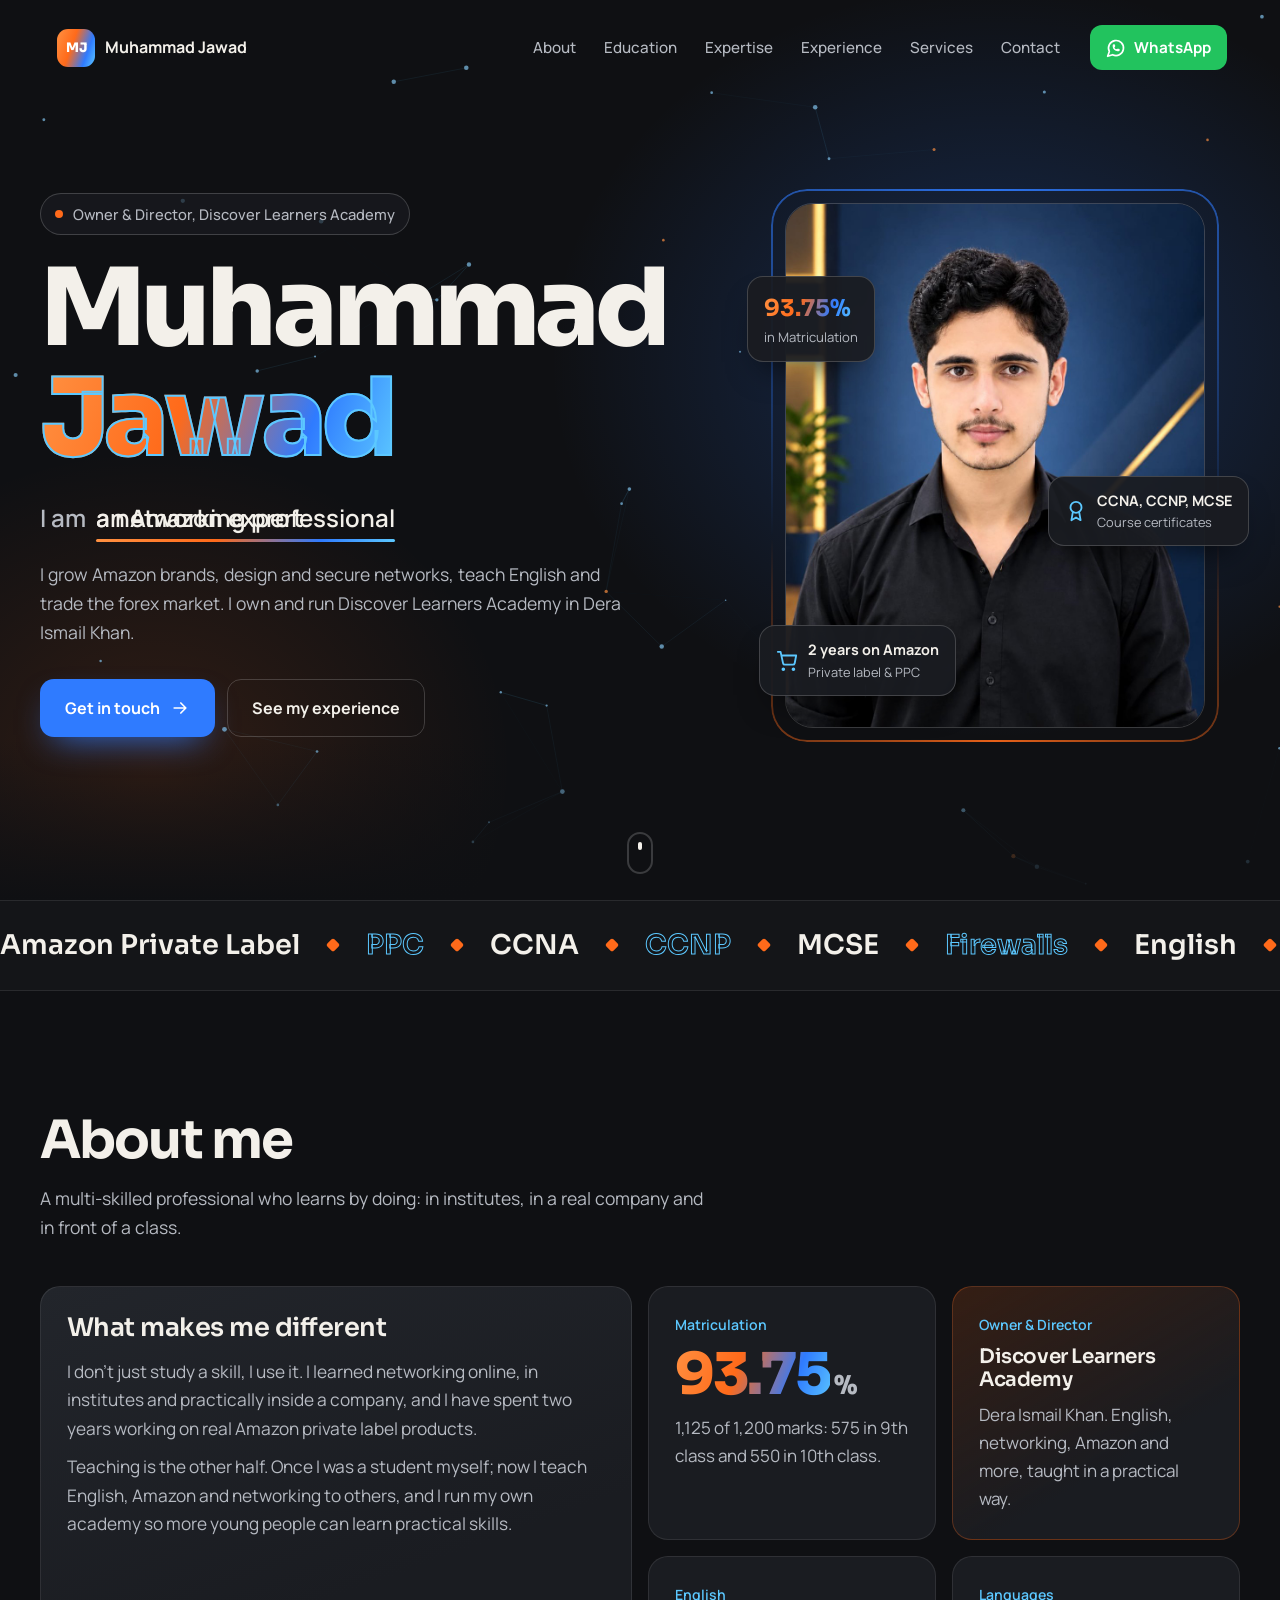
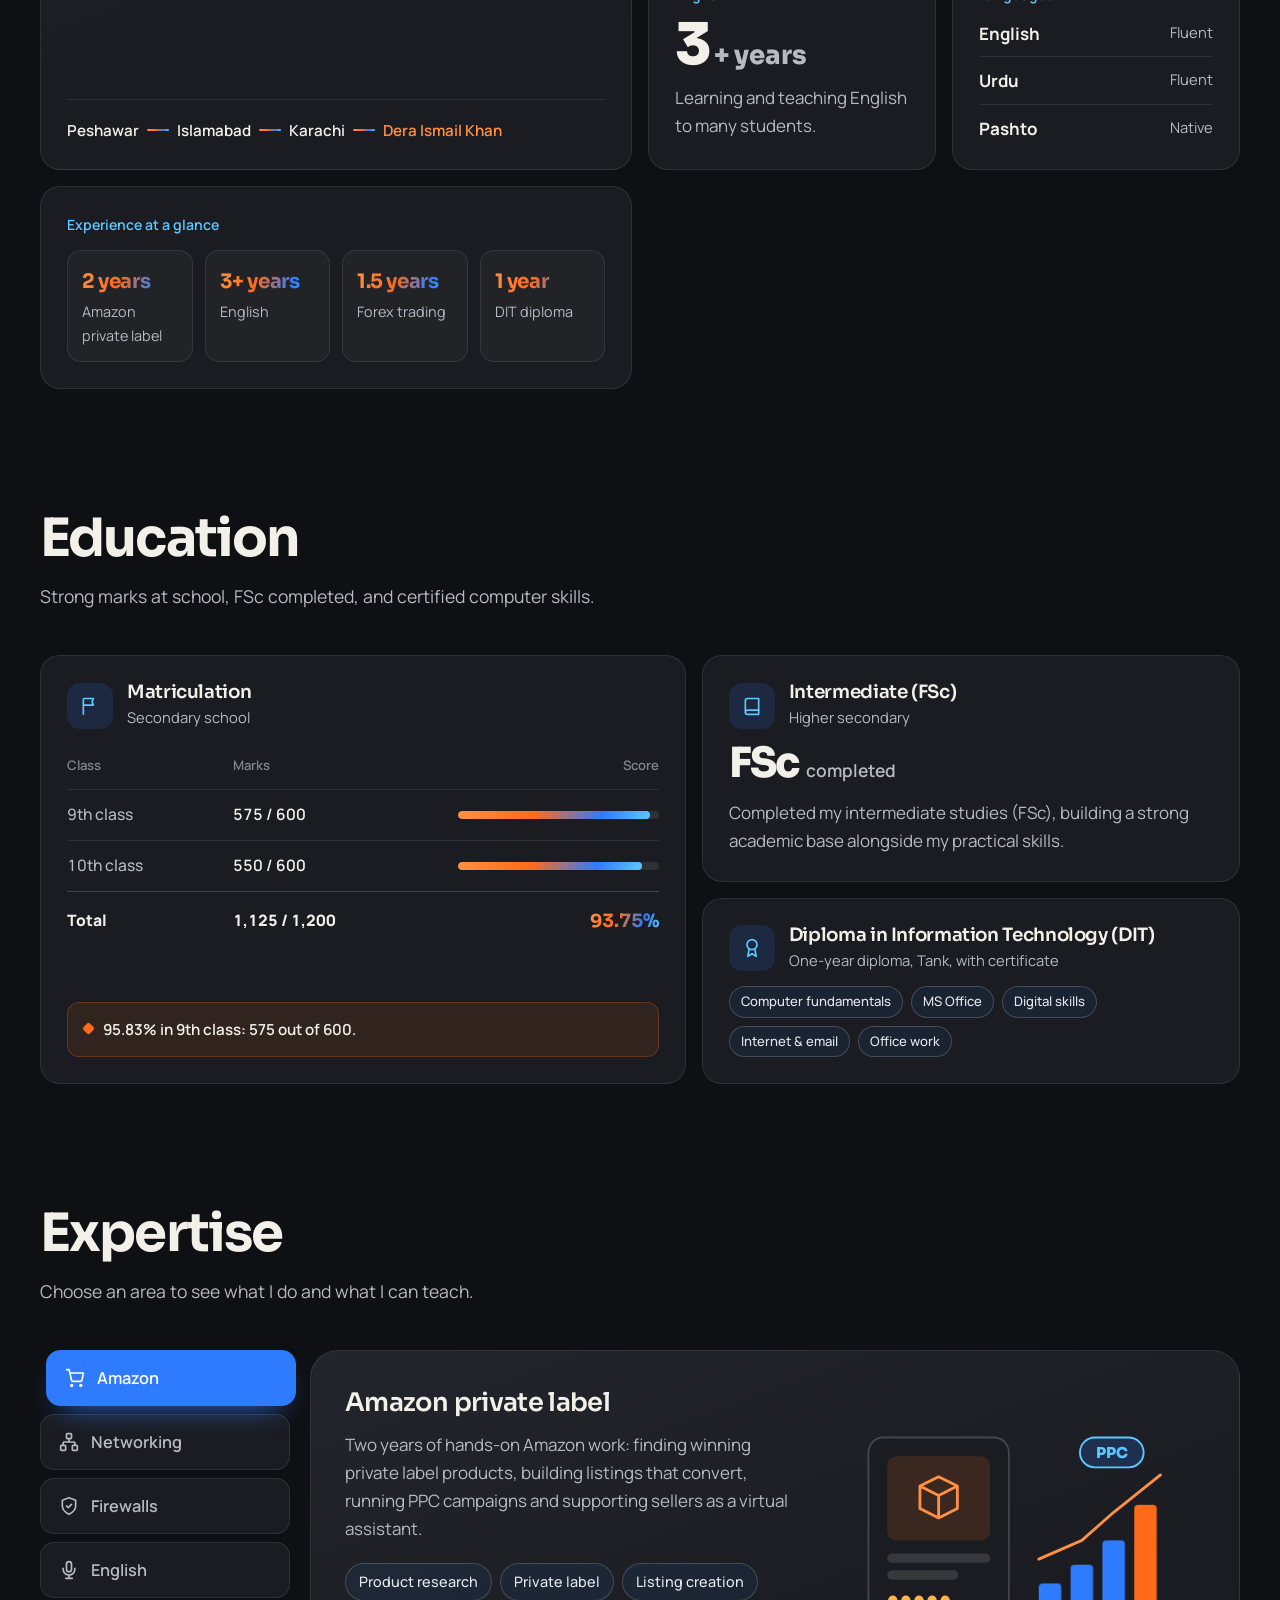
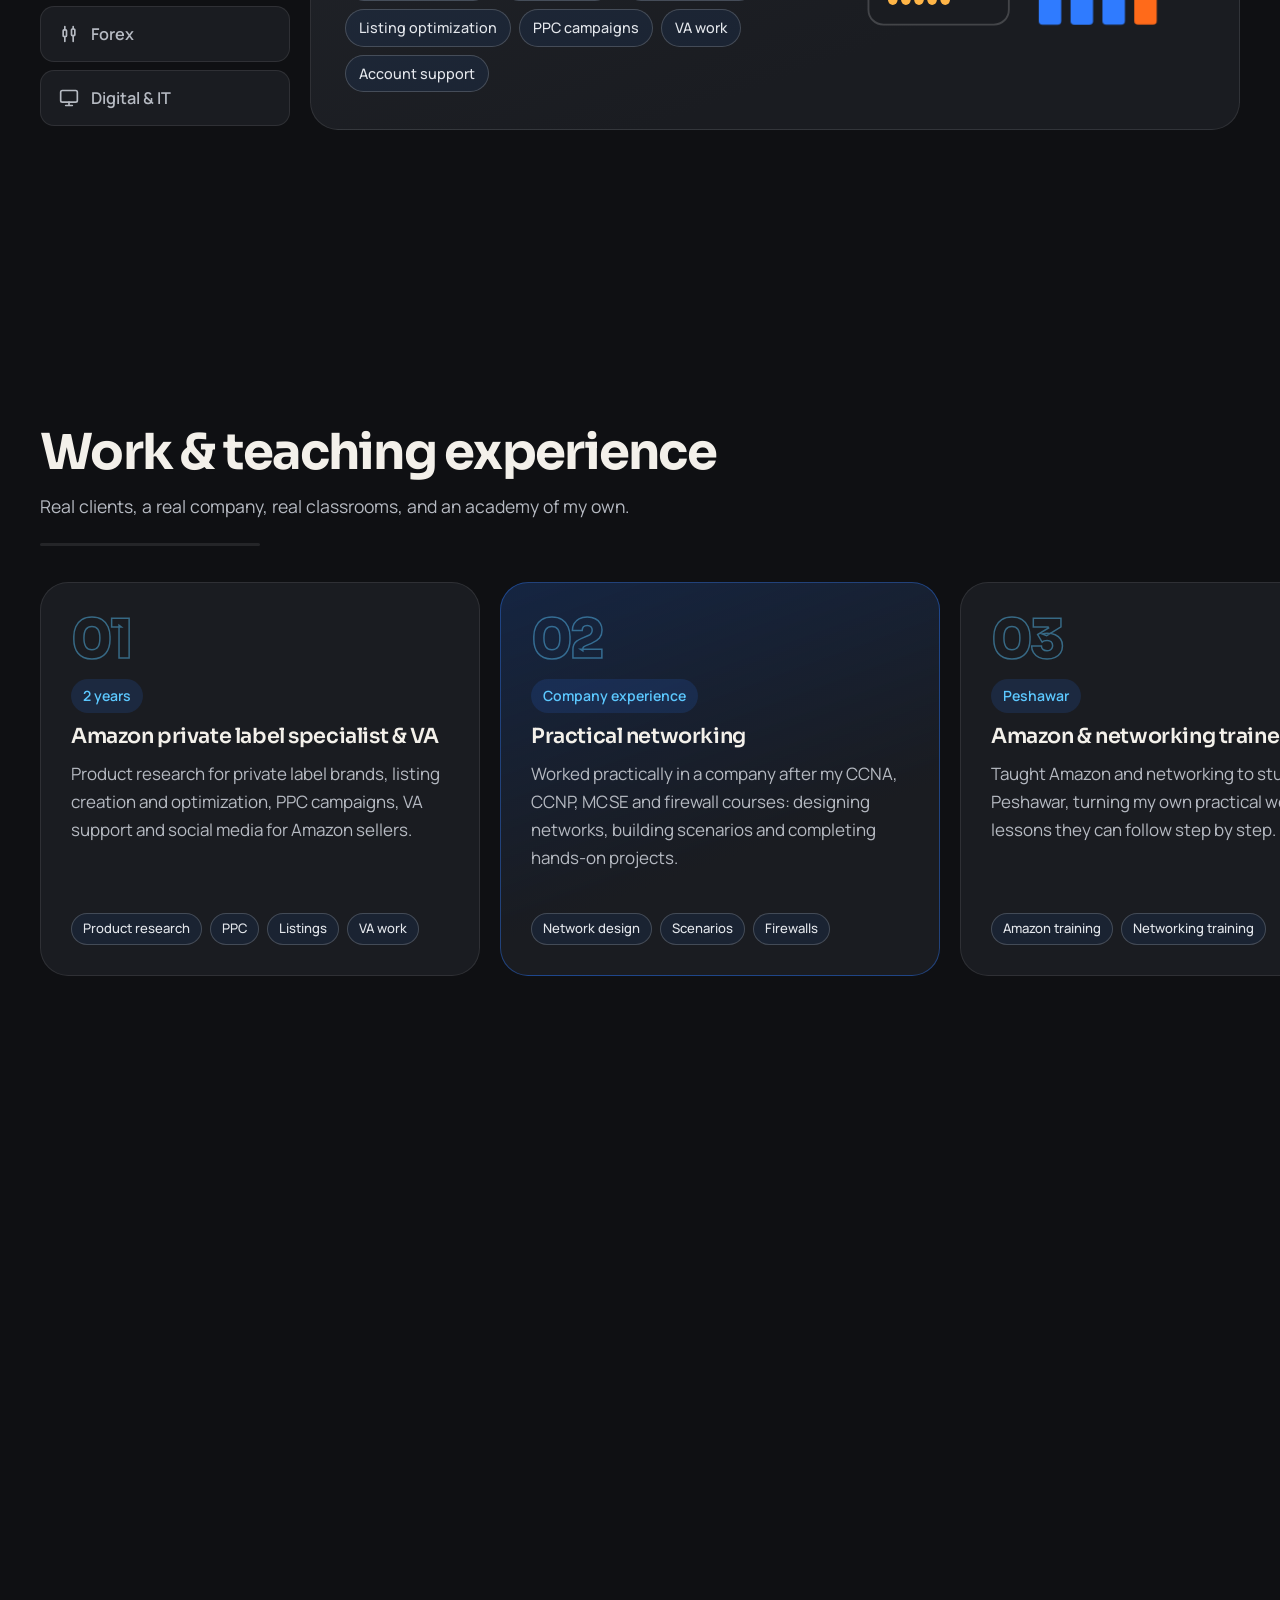
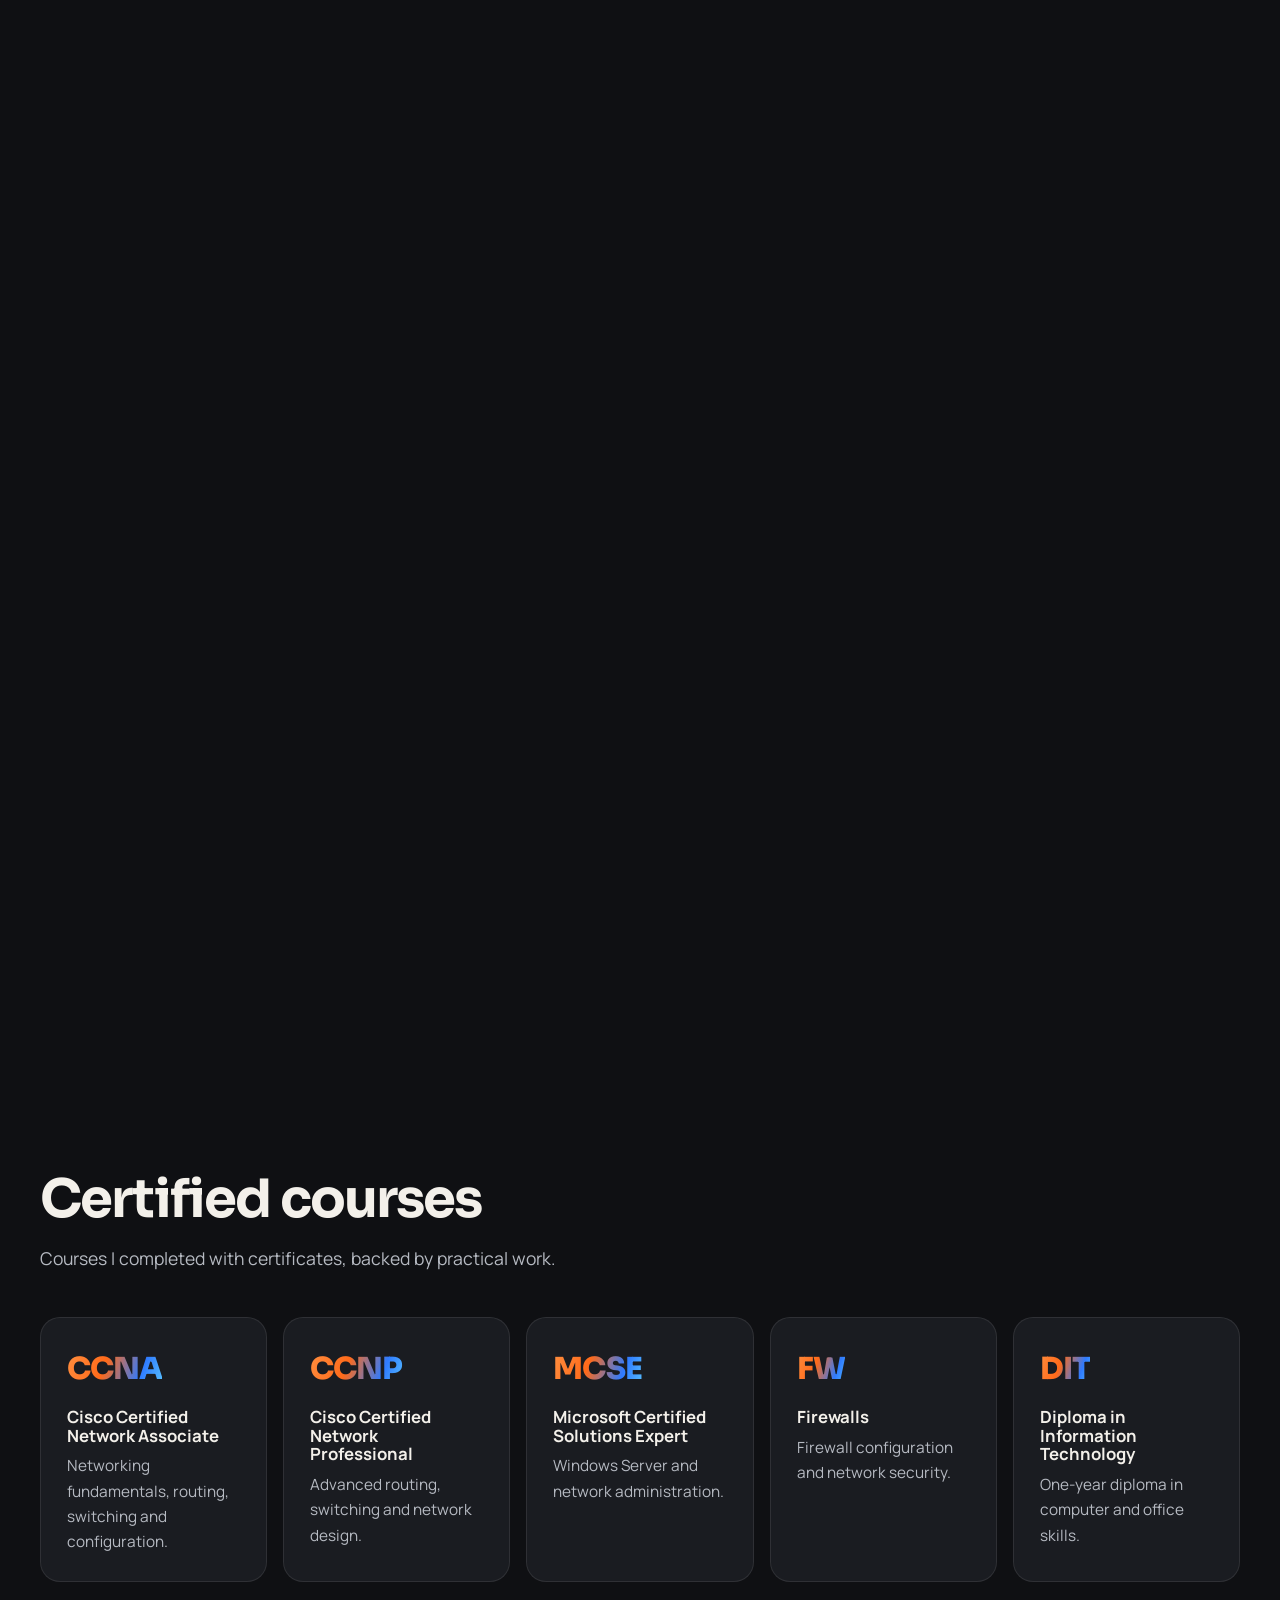
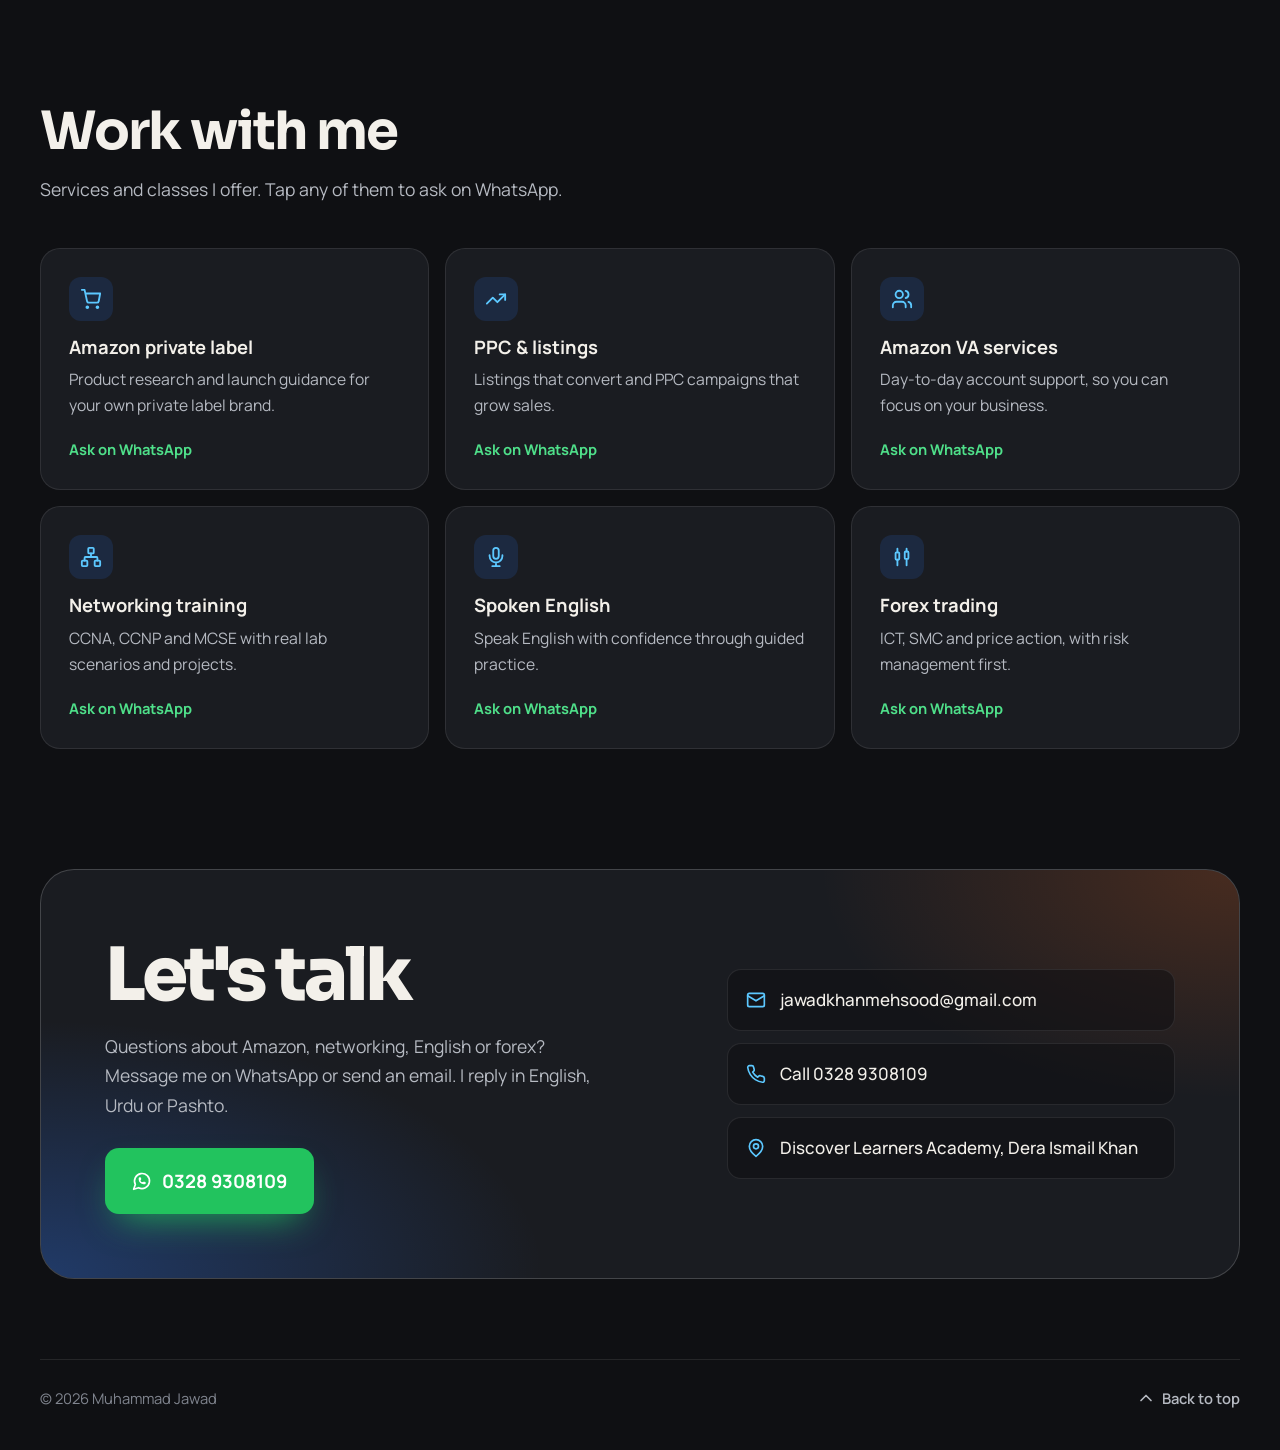
==== commit 94261d67: "Make the new Muhammad Jawad portfolio the main site Replace the old multi-page design with the new o" ====
--- a/new/index.html
+++ b/new/index.html
@@ -1,435 +1,7 @@
 <!doctype html>
-<html lang="en">
-<head>
-  <meta charset="utf-8">
-  <meta name="viewport" content="width=device-width, initial-scale=1">
-  <title>Muhammad Jawad | Amazon Expert, Networking Professional &amp; English Trainer</title>
-  <meta name="description" content="Muhammad Jawad: Owner and Director of Discover Learners Academy, Dera Ismail Khan. Amazon private label expert, networking professional (CCNA, CCNP, MCSE, firewalls), English trainer and forex trader.">
-  <meta name="author" content="Muhammad Jawad">
-  <meta name="theme-color" content="#0f1013">
-  <meta property="og:type" content="profile">
-  <meta property="og:title" content="Muhammad Jawad | Amazon Expert, Networking Professional &amp; English Trainer">
-  <meta property="og:description" content="Owner and Director of Discover Learners Academy. Amazon expert, networking professional, English trainer and forex trader.">
-  <meta property="og:image" content="https://d-l-academy.github.io/Portfolio/new/assets/og-image.jpg">
-  <meta property="og:url" content="https://d-l-academy.github.io/Portfolio/new/">
-  <link rel="canonical" href="https://d-l-academy.github.io/Portfolio/new/">
-  <meta name="twitter:card" content="summary_large_image">
-  <link rel="icon" href="assets/favicon.svg" type="image/svg+xml">
-  <link rel="apple-touch-icon" href="assets/apple-touch-icon.png">
-  <link rel="preconnect" href="https://fonts.googleapis.com">
-  <link rel="preconnect" href="https://fonts.gstatic.com" crossorigin>
-  <link rel="stylesheet" href="https://fonts.googleapis.com/css2?family=Manrope:wght@400;500;600;700&family=Sora:wght@500;600;700;800&display=swap">
-  <link rel="stylesheet" href="css/style.css">
-  <script>document.documentElement.classList.add('js');</script>
-  <script type="application/ld+json">
-  {
-    "@context": "https://schema.org",
-    "@type": "Person",
-    "name": "Muhammad Jawad",
-    "email": "mailto:jawadkhanmehsood@gmail.com",
-    "telephone": "+923289308109",
-    "jobTitle": ["Owner & Director, Discover Learners Academy", "Amazon Private Label Specialist", "Networking Professional", "English Trainer", "Forex Trader"],
-    "worksFor": { "@type": "EducationalOrganization", "name": "Discover Learners Academy", "address": { "@type": "PostalAddress", "addressLocality": "Dera Ismail Khan", "addressRegion": "Khyber Pakhtunkhwa", "addressCountry": "PK" } },
-    "knowsLanguage": ["English", "Urdu", "Pashto"],
-    "knowsAbout": ["Amazon private label", "Amazon PPC", "Product research", "CCNA", "CCNP", "MCSE", "Firewalls", "English language teaching", "Forex trading", "ICT", "SMC", "Price action", "Social media"]
-  }
-  </script>
-</head>
-<body>
-<svg width="0" height="0" style="position:absolute" aria-hidden="true" focusable="false">
-    <symbol id="i-wa" viewBox="0 0 24 24"><path d="M7.9 20A9 9 0 1 0 4 16.1L2 22Z"/><path d="M9 10a.5.5 0 0 0 1 0V9a.5.5 0 0 0-1 0v1a5 5 0 0 0 5 5h1a.5.5 0 0 0 0-1h-1a.5.5 0 0 0 0 1"/></symbol>
-    <symbol id="i-phone" viewBox="0 0 24 24"><path d="M22 16.9v3a2 2 0 0 1-2.2 2 19.8 19.8 0 0 1-8.6-3.1 19.5 19.5 0 0 1-6-6A19.8 19.8 0 0 1 2.1 4.2 2 2 0 0 1 4.1 2h3a2 2 0 0 1 2 1.7c.1.9.4 1.8.7 2.7a2 2 0 0 1-.5 2.1L8 9.8a16 16 0 0 0 6 6l1.3-1.3a2 2 0 0 1 2.1-.4c.9.3 1.8.6 2.7.7a2 2 0 0 1 1.7 2z"/></symbol>
-    <symbol id="i-pin" viewBox="0 0 24 24"><path d="M20 10c0 6-8 12-8 12S4 16 4 10a8 8 0 0 1 16 0Z"/><circle cx="12" cy="10" r="3"/></symbol>
-    <symbol id="i-arrow" viewBox="0 0 24 24"><path d="M5 12h14M13 6l6 6-6 6"/></symbol>
-    <symbol id="i-cap" viewBox="0 0 24 24"><path d="M22 10 12 5 2 10l10 5 10-5z"/><path d="M6 12v5c3 2 9 2 12 0v-5"/></symbol>
-    <symbol id="i-net" viewBox="0 0 24 24"><rect x="16" y="16" width="6" height="6" rx="1"/><rect x="2" y="16" width="6" height="6" rx="1"/><rect x="9" y="2" width="6" height="6" rx="1"/><path d="M5 16v-3a1 1 0 0 1 1-1h12a1 1 0 0 1 1 1v3M12 12V8"/></symbol>
-    <symbol id="i-shield" viewBox="0 0 24 24"><path d="M12 22s8-4 8-10V5l-8-3-8 3v7c0 6 8 10 8 10z"/><path d="m9 12 2 2 4-4"/></symbol>
-    <symbol id="i-server" viewBox="0 0 24 24"><rect x="3" y="4" width="18" height="7" rx="2"/><rect x="3" y="13" width="18" height="7" rx="2"/><path d="M7 7.5h.01M7 16.5h.01"/></symbol>
-    <symbol id="i-mic" viewBox="0 0 24 24"><rect x="9" y="2" width="6" height="12" rx="3"/><path d="M19 10v1a7 7 0 0 1-14 0v-1M12 18v4M8 22h8"/></symbol>
-    <symbol id="i-book" viewBox="0 0 24 24"><path d="M4 19.5A2.5 2.5 0 0 1 6.5 17H20V3H6.5A2.5 2.5 0 0 0 4 5.5z"/><path d="M4 19.5A2.5 2.5 0 0 0 6.5 22H20v-5"/></symbol>
-    <symbol id="i-chart" viewBox="0 0 24 24"><path d="M7 3v4M7 15v6M17 3v3M17 14v7"/><rect x="5" y="7" width="4" height="8" rx="1"/><rect x="15" y="6" width="4" height="8" rx="1"/></symbol>
-    <symbol id="i-monitor" viewBox="0 0 24 24"><rect x="2" y="3" width="20" height="14" rx="2"/><path d="M8 21h8M12 17v4"/></symbol>
-    <symbol id="i-flag" viewBox="0 0 24 24"><path d="M4 22V4a1 1 0 0 1 1-1h11l-1.5 4L16 11H5"/></symbol>
-    <symbol id="i-globe" viewBox="0 0 24 24"><circle cx="12" cy="12" r="10"/><path d="M2 12h20M12 2a15 15 0 0 1 0 20M12 2a15 15 0 0 0 0 20"/></symbol>
-    <symbol id="i-up" viewBox="0 0 24 24"><path d="m18 15-6-6-6 6"/></symbol>
-    <symbol id="i-cart" viewBox="0 0 24 24"><circle cx="8" cy="21" r="1"/><circle cx="19" cy="21" r="1"/><path d="M2 2h3l2.7 12.4a2 2 0 0 0 2 1.6h8.7a2 2 0 0 0 2-1.6L22 6H6"/></symbol>
-    <symbol id="i-mail" viewBox="0 0 24 24"><rect x="2" y="4" width="20" height="16" rx="2"/><path d="m22 7-10 6L2 7"/></symbol>
-    <symbol id="i-trend" viewBox="0 0 24 24"><path d="m22 7-8.5 8.5-5-5L2 17"/><path d="M16 7h6v6"/></symbol>
-    <symbol id="i-users" viewBox="0 0 24 24"><path d="M16 21v-2a4 4 0 0 0-4-4H6a4 4 0 0 0-4 4v2"/><circle cx="9" cy="7" r="4"/><path d="M22 21v-2a4 4 0 0 0-3-3.9M16 3.1a4 4 0 0 1 0 7.8"/></symbol>
-    <symbol id="i-cert" viewBox="0 0 24 24"><circle cx="12" cy="8" r="6"/><path d="M15.5 13.5 17 22l-5-3-5 3 1.5-8.5"/></symbol>
-  </svg>
-
-  <div class="loader" aria-hidden="true">
-    <div class="loader__mark">MJ</div>
-    <div class="loader__bar"><span></span></div>
-  </div>
-
-  <a class="skip" href="#about">Skip to content</a>
-  <div class="progress" aria-hidden="true"><span></span></div>
-
-  <header class="nav">
-    <a class="nav__logo" href="#top" aria-label="Muhammad Jawad, back to top"><span class="nav__mark">MJ</span><span>Muhammad Jawad</span></a>
-    <nav class="nav__links" aria-label="Main">
-      <a href="#about">About</a>
-      <a href="#education">Education</a>
-      <a href="#expertise">Expertise</a>
-      <a href="#experience">Experience</a>
-      <a href="#services">Services</a>
-      <a href="#contact">Contact</a>
-    </nav>
-    <a class="nav__cta" href="https://wa.me/923289308109" data-wa-default target="_blank" rel="noopener"><svg class="i" viewBox="0 0 24 24" aria-hidden="true"><use href="#i-wa"/></svg><span>WhatsApp</span></a>
-    <button class="nav__burger" type="button" aria-label="Open menu" aria-expanded="false" aria-controls="mobile-menu"><span></span><span></span></button>
-  </header>
-  <div class="mmenu" id="mobile-menu" hidden>
-    <a href="#about">About</a><a href="#education">Education</a><a href="#expertise">Expertise</a><a href="#experience">Experience</a><a href="#services">Services</a><a href="#contact">Contact</a>
-  </div>
-
-  <main id="top">
-    <!-- ===================== HERO ===================== -->
-    <section class="hero" aria-labelledby="hero-name">
-      <canvas class="hero__net" aria-hidden="true"></canvas>
-      <div class="hero__grid wrap">
-        <div class="hero__copy">
-          <p class="hero__status"><span class="dot"></span>Owner &amp; Director, Discover Learners Academy</p>
-          <h1 id="hero-name" class="hero__name">
-            <span class="hero__row"><span class="split">Muhammad</span></span>
-            <span class="hero__row"><span class="split split--outline">Jawad</span></span>
-          </h1>
-          <p class="hero__roles" aria-live="off">
-            <span class="hero__roles-fixed">I am</span>
-            <span class="rotator" aria-label="an Amazon expert, a networking professional, an English trainer, a forex trader and an academy director">
-              <span class="rotator__item is-on">an Amazon expert</span>
-              <span class="rotator__item">a networking professional</span>
-              <span class="rotator__item">an English trainer</span>
-              <span class="rotator__item">a forex trader</span>
-              <span class="rotator__item">an academy director</span>
-            </span>
-          </p>
-          <p class="hero__lead">I grow Amazon brands, design and secure networks, teach English and trade the forex market. I own and run Discover Learners Academy in Dera Ismail Khan.</p>
-          <div class="hero__actions">
-            <a class="btn btn--primary magnetic" href="#contact"><span>Get in touch</span><svg class="i" viewBox="0 0 24 24" aria-hidden="true"><use href="#i-arrow"/></svg></a>
-            <a class="btn btn--ghost" href="#experience">See my experience</a>
-          </div>
-        </div>
-
-        <div class="hero__visual">
-          <div class="portrait">
-            <div class="portrait__frame">
-              <img src="assets/images/profile-photo.jpg" width="960" height="1200" alt="Portrait of Muhammad Jawad" fetchpriority="high">
-            </div>
-            <div class="portrait__ring" aria-hidden="true"></div>
-            <div class="badge badge--a"><strong>93.75%</strong><span>in Matriculation</span></div>
-            <div class="badge badge--b"><svg class="i" viewBox="0 0 24 24" aria-hidden="true"><use href="#i-cert"/></svg><span><strong>CCNA, CCNP, MCSE</strong><small>Course certificates</small></span></div>
-            <div class="badge badge--c"><svg class="i" viewBox="0 0 24 24" aria-hidden="true"><use href="#i-cart"/></svg><span><strong>2 years on Amazon</strong><small>Private label &amp; PPC</small></span></div>
-          </div>
-        </div>
-      </div>
-      <a class="hero__scroll" href="#about" aria-label="Scroll to About"><span></span></a>
-    </section>
-
-    <div class="marquee" aria-hidden="true">
-      <div class="marquee__track">
-        <span>Amazon Private Label</span><i></i><span>PPC</span><i></i><span>CCNA</span><i></i><span>CCNP</span><i></i><span>MCSE</span><i></i><span>Firewalls</span><i></i><span>English</span><i></i><span>Forex Trading</span><i></i>
-        <span>Amazon Private Label</span><i></i><span>PPC</span><i></i><span>CCNA</span><i></i><span>CCNP</span><i></i><span>MCSE</span><i></i><span>Firewalls</span><i></i><span>English</span><i></i><span>Forex Trading</span><i></i>
-      </div>
-    </div>
-
-    <!-- ===================== ABOUT ===================== -->
-    <section id="about" class="section wrap" aria-labelledby="about-title">
-      <div class="head reveal">
-        <h2 id="about-title">About me</h2>
-        <p>A multi-skilled professional who learns by doing: in institutes, in a real company and in front of a class.</p>
-      </div>
-      <div class="bento">
-        <article class="tile tile--story reveal">
-          <h3>What makes me different</h3>
-          <p>I don't just study a skill, I use it. I learned networking online, in institutes and practically inside a company, and I have spent two years working on real Amazon private label products.</p>
-          <p>Teaching is the other half. Once I was a student myself; now I teach English, Amazon and networking to others, and I run my own academy so more young people can learn practical skills.</p>
-          <ol class="path" aria-label="Cities I have learned and worked in">
-            <li>Peshawar</li><li>Islamabad</li><li>Karachi</li><li>Dera Ismail Khan</li>
-          </ol>
-        </article>
-        <article class="tile tile--score reveal" style="--d:.08s">
-          <span class="tile__label">Matriculation</span>
-          <p class="tile__big"><span data-count="93.75" data-decimals="2">93.75</span><small>%</small></p>
-          <p>1,125 of 1,200 marks: 575 in 9th class and 550 in 10th class.</p>
-        </article>
-        <article class="tile tile--dla reveal" style="--d:.16s">
-          <span class="tile__label">Owner &amp; Director</span>
-          <h3>Discover Learners Academy</h3>
-          <p>Dera Ismail Khan. English, networking, Amazon and more, taught in a practical way.</p>
-        </article>
-        <article class="tile tile--cities reveal" style="--d:.08s">
-          <span class="tile__label">English</span>
-          <p class="tile__big"><span data-count="3">3</span><small>+ years</small></p>
-          <p>Learning and teaching English to many students.</p>
-        </article>
-        <article class="tile tile--langs reveal" style="--d:.16s">
-          <span class="tile__label">Languages</span>
-          <ul class="langs">
-            <li><strong>English</strong><span>Fluent</span></li>
-            <li><strong>Urdu</strong><span>Fluent</span></li>
-            <li><strong>Pashto</strong><span>Native</span></li>
-          </ul>
-        </article>
-        <article class="tile tile--interests reveal" style="--d:.24s">
-          <span class="tile__label">Experience at a glance</span>
-          <ul class="yrs">
-            <li><strong>2 years</strong><span>Amazon private label</span></li>
-            <li><strong>3+ years</strong><span>English</span></li>
-            <li><strong>1.5 years</strong><span>Forex trading</span></li>
-            <li><strong>1 year</strong><span>DIT diploma</span></li>
-          </ul>
-        </article>
-      </div>
-    </section>
-
-    <!-- ===================== EDUCATION ===================== -->
-    <section id="education" class="section wrap" aria-labelledby="edu-title">
-      <div class="head reveal">
-        <h2 id="edu-title">Education</h2>
-        <p>Strong marks at school, FSc completed, and certified computer skills.</p>
-      </div>
-      <div class="edu">
-        <article class="edu__card edu__card--matric reveal">
-          <div class="edu__top"><span class="edu__icon"><svg class="i" viewBox="0 0 24 24" aria-hidden="true"><use href="#i-flag"/></svg></span><div><h3>Matriculation</h3><p>Secondary school</p></div></div>
-          <table class="transcript">
-            <caption class="sr-only">Matriculation marks by class</caption>
-            <thead><tr><th scope="col">Class</th><th scope="col">Marks</th><th scope="col" class="t-bar">Score</th></tr></thead>
-            <tbody>
-              <tr><th scope="row">9th class</th><td>575 / 600</td><td class="t-bar"><span class="bar" style="--w:95.83%"></span></td></tr>
-              <tr><th scope="row">10th class</th><td>550 / 600</td><td class="t-bar"><span class="bar" style="--w:91.67%"></span></td></tr>
-            </tbody>
-            <tfoot><tr><th scope="row">Total</th><td>1,125 / 1,200</td><td class="t-bar"><strong>93.75%</strong></td></tr></tfoot>
-          </table>
-          <p class="edu__note">95.83% in 9th class: 575 out of 600.</p>
-        </article>
-        <article class="edu__card reveal" style="--d:.08s">
-          <div class="edu__top"><span class="edu__icon"><svg class="i" viewBox="0 0 24 24" aria-hidden="true"><use href="#i-book"/></svg></span><div><h3>Intermediate (FSc)</h3><p>Higher secondary</p></div></div>
-          <p class="edu__big">FSc<small> completed</small></p>
-          <p>Completed my intermediate studies (FSc), building a strong academic base alongside my practical skills.</p>
-        </article>
-        <article class="edu__card edu__card--dit reveal" style="--d:.24s">
-          <div class="edu__top"><span class="edu__icon"><svg class="i" viewBox="0 0 24 24" aria-hidden="true"><use href="#i-cert"/></svg></span><div><h3>Diploma in Information Technology (DIT)</h3><p>One-year diploma, Tank, with certificate</p></div></div>
-          <ul class="chips chips--sm"><li>Computer fundamentals</li><li>MS Office</li><li>Digital skills</li><li>Internet &amp; email</li><li>Office work</li></ul>
-        </article>
-      </div>
-    </section>
-
-    <!-- ===================== EXPERTISE ===================== -->
-    <section id="expertise" class="section wrap" aria-labelledby="exp-title">
-      <div class="head reveal">
-        <h2 id="exp-title">Expertise</h2>
-        <p>Choose an area to see what I do and what I can teach.</p>
-      </div>
-      <div class="tabs reveal">
-        <div class="tabs__list" role="tablist" aria-label="Areas of expertise">
-          <button role="tab" id="t-amz" aria-controls="p-amz" aria-selected="true"><svg class="i" viewBox="0 0 24 24" aria-hidden="true"><use href="#i-cart"/></svg>Amazon</button>
-          <button role="tab" id="t-net" aria-controls="p-net" aria-selected="false" tabindex="-1"><svg class="i" viewBox="0 0 24 24" aria-hidden="true"><use href="#i-net"/></svg>Networking</button>
-          <button role="tab" id="t-sec" aria-controls="p-sec" aria-selected="false" tabindex="-1"><svg class="i" viewBox="0 0 24 24" aria-hidden="true"><use href="#i-shield"/></svg>Firewalls</button>
-          <button role="tab" id="t-eng" aria-controls="p-eng" aria-selected="false" tabindex="-1"><svg class="i" viewBox="0 0 24 24" aria-hidden="true"><use href="#i-mic"/></svg>English</button>
-          <button role="tab" id="t-fx" aria-controls="p-fx" aria-selected="false" tabindex="-1"><svg class="i" viewBox="0 0 24 24" aria-hidden="true"><use href="#i-chart"/></svg>Forex</button>
-          <button role="tab" id="t-it" aria-controls="p-it" aria-selected="false" tabindex="-1"><svg class="i" viewBox="0 0 24 24" aria-hidden="true"><use href="#i-monitor"/></svg>Digital &amp; IT</button>
-        </div>
-
-        <div class="tabs__panel" role="tabpanel" id="p-amz" aria-labelledby="t-amz">
-          <div class="panel__text">
-            <h3>Amazon private label</h3>
-            <p>Two years of hands-on Amazon work: finding winning private label products, building listings that convert, running PPC campaigns and supporting sellers as a virtual assistant.</p>
-            <ul class="chips"><li>Product research</li><li>Private label</li><li>Listing creation</li><li>Listing optimization</li><li>PPC campaigns</li><li>VA work</li><li>Account support</li></ul>
-          </div>
-          <svg class="viz viz--amz" viewBox="0 0 400 300" aria-hidden="true">
-            <rect class="card" x="40" y="40" width="150" height="200" rx="16"/>
-            <rect class="img" x="60" y="60" width="110" height="90" rx="10"/>
-            <path class="box" d="M95 92 l20 -10 l20 10 v24 l-20 10 l-20 -10 Z M95 92 l20 10 l20 -10 M115 102 v24"/>
-            <rect class="ln" x="60" y="164" width="110" height="10" rx="5"/><rect class="ln" x="60" y="182" width="76" height="10" rx="5"/>
-            <g class="stars"><circle cx="66" cy="214" r="5"/><circle cx="80" cy="214" r="5"/><circle cx="94" cy="214" r="5"/><circle cx="108" cy="214" r="5"/><circle cx="122" cy="214" r="5"/></g>
-            <g class="bars"><rect x="222" y="196" width="24" height="44" rx="4"/><rect x="256" y="176" width="24" height="64" rx="4"/><rect x="290" y="150" width="24" height="90" rx="4"/><rect x="324" y="112" width="24" height="128" rx="4"/></g>
-            <path class="trend" d="M222 170 L268 150 L302 120 L352 80"/>
-            <g transform="translate(300 56)"><g class="ppc"><rect x="-34" y="-16" width="68" height="32" rx="16"/><text x="0" y="6">PPC</text></g></g>
-          </svg>
-        </div>
-
-        <div class="tabs__panel" role="tabpanel" id="p-net" aria-labelledby="t-net" hidden>
-          <div class="panel__text">
-            <h3>Computer networking</h3>
-            <p>I studied CCNA, CCNP and MCSE online, in institutes and practically inside a company. I can design networks, build lab scenarios and complete real projects from planning to configuration.</p>
-            <ul class="chips"><li>CCNA</li><li>CCNP</li><li>MCSE</li><li>Network design</li><li>Lab scenarios</li><li>Routing &amp; switching</li><li>Windows Server</li><li>Practical projects</li></ul>
-          </div>
-          <svg class="viz viz--net" viewBox="0 0 400 300" aria-hidden="true">
-            <g class="links"><path d="M200 60 L90 160 M200 60 L310 160 M90 160 L60 250 M90 160 L150 250 M310 160 L250 250 M310 160 L340 250 M90 160 L310 160"/></g>
-            <g class="packets"><circle r="5"><animateMotion dur="2.4s" repeatCount="indefinite" path="M200 60 L90 160 L60 250"/></circle><circle r="5" class="red"><animateMotion dur="3s" repeatCount="indefinite" path="M340 250 L310 160 L200 60"/></circle><circle r="5"><animateMotion dur="2.8s" repeatCount="indefinite" path="M150 250 L90 160 L310 160 L250 250"/></circle></g>
-            <g class="nodes"><rect x="176" y="40" width="48" height="40" rx="10"/><rect x="66" y="140" width="48" height="40" rx="10"/><rect x="286" y="140" width="48" height="40" rx="10"/><circle cx="60" cy="250" r="16"/><circle cx="150" cy="250" r="16"/><circle cx="250" cy="250" r="16"/><circle cx="340" cy="250" r="16"/></g>
-          </svg>
-        </div>
-
-        <div class="tabs__panel" role="tabpanel" id="p-sec" aria-labelledby="t-sec" hidden>
-          <div class="panel__text">
-            <h3>Firewalls &amp; network security</h3>
-            <p>Certified firewall training and practical experience configuring firewalls, so networks let the right traffic in and keep threats out.</p>
-            <ul class="chips"><li>Firewall configuration</li><li>Security policies</li><li>Access control</li><li>VPN basics</li><li>Network security</li></ul>
-          </div>
-          <svg class="viz viz--sec" viewBox="0 0 400 300" aria-hidden="true">
-            <g class="wall"><rect x="185" y="40" width="30" height="220" rx="8"/><path d="M185 80h30M185 120h30M185 160h30M185 200h30M185 240h30"/></g>
-            <g class="flow ok"><circle r="6"><animateMotion dur="2.6s" repeatCount="indefinite" path="M30 110 L370 110"/></circle><circle r="6"><animateMotion dur="2.6s" begin="1.3s" repeatCount="indefinite" path="M30 110 L370 110"/></circle></g>
-            <g class="flow bad"><circle r="6"><animateMotion dur="1.6s" repeatCount="indefinite" path="M30 190 L178 190"/></circle></g>
-            <path class="lane" d="M30 110 H370 M30 190 H178"/>
-            <g class="shieldmark" transform="translate(300 210)"><path d="M0 -36 L28 -24 V2 C28 22 0 36 0 36 C0 36 -28 22 -28 2 V-24 Z"/><path d="M-11 2 l8 8 l15 -16" class="tick"/></g>
-          </svg>
-        </div>
-
-        <div class="tabs__panel" role="tabpanel" id="p-eng" aria-labelledby="t-eng" hidden>
-          <div class="panel__text">
-            <h3>English language</h3>
-            <p>More than three years of learning and teaching English. I have been the student, so I know where learners get stuck, and I help them speak and write with confidence.</p>
-            <ul class="chips"><li>Spoken English</li><li>Conversation</li><li>Grammar</li><li>Writing</li><li>Confidence building</li><li>Teaching</li></ul>
-          </div>
-          <svg class="viz viz--eng" viewBox="0 0 400 300" aria-hidden="true">
-            <g class="bubble a"><rect x="40" y="50" width="210" height="76" rx="22"/><path d="M80 126 l-14 26 l34 -26"/><text x="62" y="98">How are you?</text></g>
-            <g class="bubble b"><rect x="150" y="160" width="210" height="76" rx="22"/><path d="M320 236 l14 26 l-34 -26"/><text x="172" y="208">I'm doing great!</text></g>
-            <g class="wave"><rect x="60" y="262" width="6" height="16" rx="3"/><rect x="74" y="256" width="6" height="28" rx="3"/><rect x="88" y="262" width="6" height="16" rx="3"/><rect x="102" y="252" width="6" height="36" rx="3"/><rect x="116" y="260" width="6" height="20" rx="3"/></g>
-          </svg>
-        </div>
-
-        <div class="tabs__panel" role="tabpanel" id="p-fx" aria-labelledby="t-fx" hidden>
-          <div class="panel__text">
-            <h3>Forex trading</h3>
-            <p>A year and a half in the forex market, trading with ICT, SMC and price action concepts and a clear plan for every trade. Trading carries real risk, so risk management always comes first.</p>
-            <ul class="chips"><li>ICT</li><li>SMC</li><li>Price action</li><li>Market structure</li><li>Liquidity</li><li>Risk management</li></ul>
-          </div>
-          <svg class="viz viz--fx" viewBox="0 0 400 300" aria-hidden="true">
-            <g class="grid"><path d="M30 60H370M30 120H370M30 180H370M30 240H370"/></g>
-            <g class="candles"></g>
-            <path class="trend" d="M40 240 C 140 210, 230 150, 370 70"/>
-          </svg>
-        </div>
-
-        <div class="tabs__panel" role="tabpanel" id="p-it" aria-labelledby="t-it" hidden>
-          <div class="panel__text">
-            <h3>Digital &amp; computer skills</h3>
-            <p>A certified one-year Diploma in Information Technology, plus the digital skills I use every day for Amazon clients, social media and running an academy.</p>
-            <ul class="chips"><li>DIT certified</li><li>MS Office</li><li>Social media management</li><li>Content for brands</li><li>Computer fundamentals</li></ul>
-          </div>
-          <svg class="viz viz--it" viewBox="0 0 400 300" aria-hidden="true">
-            <rect class="screen" x="70" y="40" width="260" height="170" rx="14"/>
-            <path class="stand" d="M170 210 L160 250 H240 L230 210"/>
-            <g class="sheet"><rect x="92" y="62" width="216" height="22" rx="5"/><rect x="92" y="94" width="66" height="14" rx="4"/><rect x="167" y="94" width="66" height="14" rx="4"/><rect x="242" y="94" width="66" height="14" rx="4"/><rect x="92" y="116" width="66" height="14" rx="4"/><rect x="167" y="116" width="66" height="14" rx="4"/><rect x="242" y="116" width="66" height="14" rx="4"/></g>
-            <g class="bars"><rect x="110" y="170" width="22" height="22" rx="3"/><rect x="146" y="158" width="22" height="34" rx="3"/><rect x="182" y="146" width="22" height="46" rx="3"/><rect x="218" y="152" width="22" height="40" rx="3"/><rect x="254" y="138" width="22" height="54" rx="3"/></g>
-          </svg>
-        </div>
-      </div>
-    </section>
-
-    <!-- ===================== EXPERIENCE ===================== -->
-    <section id="experience" class="hscroll" aria-labelledby="xp-title">
-      <div class="hscroll__sticky">
-        <div class="wrap hscroll__head">
-          <h2 id="xp-title">Work &amp; teaching experience</h2>
-          <p>Real clients, a real company, real classrooms, and an academy of my own.</p>
-          <div class="hscroll__meter" aria-hidden="true"><span></span></div>
-        </div>
-        <div class="hscroll__track">
-          <article class="xp">
-            <span class="xp__step">01</span>
-            <span class="xp__city">2 years</span>
-            <h3>Amazon private label specialist &amp; VA</h3>
-            <p>Product research for private label brands, listing creation and optimization, PPC campaigns, VA support and social media for Amazon sellers.</p>
-            <ul class="chips chips--sm"><li>Product research</li><li>PPC</li><li>Listings</li><li>VA work</li></ul>
-          </article>
-          <article class="xp xp--blue">
-            <span class="xp__step">02</span>
-            <span class="xp__city">Company experience</span>
-            <h3>Practical networking</h3>
-            <p>Worked practically in a company after my CCNA, CCNP, MCSE and firewall courses: designing networks, building scenarios and completing hands-on projects.</p>
-            <ul class="chips chips--sm"><li>Network design</li><li>Scenarios</li><li>Firewalls</li></ul>
-          </article>
-          <article class="xp">
-            <span class="xp__step">03</span>
-            <span class="xp__city">Peshawar</span>
-            <h3>Amazon &amp; networking trainer</h3>
-            <p>Taught Amazon and networking to students in Peshawar, turning my own practical work into lessons they can follow step by step.</p>
-            <ul class="chips chips--sm"><li>Amazon training</li><li>Networking training</li></ul>
-          </article>
-          <article class="xp">
-            <span class="xp__step">04</span>
-            <span class="xp__city">Peshawar &amp; D.I. Khan</span>
-            <h3>English trainer</h3>
-            <p>More than three years of learning and teaching English, helping many students move from hesitation to speaking with confidence.</p>
-            <ul class="chips chips--sm"><li>Spoken English</li><li>Grammar</li><li>Confidence</li></ul>
-          </article>
-          <article class="xp xp--blue">
-            <span class="xp__step">05</span>
-            <span class="xp__city">1.5 years</span>
-            <h3>Forex trader</h3>
-            <p>Trading the forex market with ICT, SMC and price action, with risk management and discipline at the centre of every trade.</p>
-            <ul class="chips chips--sm"><li>ICT</li><li>SMC</li><li>Price action</li></ul>
-          </article>
-          <article class="xp xp--red">
-            <span class="xp__step">06</span>
-            <span class="xp__city">Dera Ismail Khan</span>
-            <h3>Owner &amp; Director, Discover Learners Academy</h3>
-            <p>I own and lead the academy, where students learn English, networking, Amazon and more. I plan the courses, guide the team and teach classes myself.</p>
-            <ul class="chips chips--sm"><li>Leadership</li><li>Course planning</li><li>Teaching</li></ul>
-          </article>
-        </div>
-      </div>
-    </section>
-
-    <!-- ===================== CERTIFICATES ===================== -->
-    <section id="courses" class="section wrap" aria-labelledby="courses-title">
-      <div class="head reveal">
-        <h2 id="courses-title">Certified courses</h2>
-        <p>Courses I completed with certificates, backed by practical work.</p>
-      </div>
-      <div class="courses courses--5">
-        <article class="course reveal"><span class="course__code">CCNA</span><h3>Cisco Certified Network Associate</h3><p>Networking fundamentals, routing, switching and configuration.</p></article>
-        <article class="course reveal" style="--d:.06s"><span class="course__code">CCNP</span><h3>Cisco Certified Network Professional</h3><p>Advanced routing, switching and network design.</p></article>
-        <article class="course reveal" style="--d:.12s"><span class="course__code">MCSE</span><h3>Microsoft Certified Solutions Expert</h3><p>Windows Server and network administration.</p></article>
-        <article class="course reveal" style="--d:.18s"><span class="course__code">FW</span><h3>Firewalls</h3><p>Firewall configuration and network security.</p></article>
-        <article class="course reveal" style="--d:.24s"><span class="course__code">DIT</span><h3>Diploma in Information Technology</h3><p>One-year diploma in computer and office skills.</p></article>
-      </div>
-    </section>
-
-    <!-- ===================== SERVICES ===================== -->
-    <section id="services" class="section wrap" aria-labelledby="svc-title">
-      <div class="head reveal">
-        <h2 id="svc-title">Work with me</h2>
-        <p>Services and classes I offer. Tap any of them to ask on WhatsApp.</p>
-      </div>
-      <div class="svc">
-        <a class="svc__item reveal" href="#" data-wa="Amazon private label coaching"><svg class="i" viewBox="0 0 24 24" aria-hidden="true"><use href="#i-cart"/></svg><h3>Amazon private label</h3><p>Product research and launch guidance for your own private label brand.</p><span class="svc__go">Ask on WhatsApp</span></a>
-        <a class="svc__item reveal" href="#" data-wa="Amazon PPC and listings" style="--d:.06s"><svg class="i" viewBox="0 0 24 24" aria-hidden="true"><use href="#i-trend"/></svg><h3>PPC &amp; listings</h3><p>Listings that convert and PPC campaigns that grow sales.</p><span class="svc__go">Ask on WhatsApp</span></a>
-        <a class="svc__item reveal" href="#" data-wa="Amazon VA services" style="--d:.12s"><svg class="i" viewBox="0 0 24 24" aria-hidden="true"><use href="#i-users"/></svg><h3>Amazon VA services</h3><p>Day-to-day account support, so you can focus on your business.</p><span class="svc__go">Ask on WhatsApp</span></a>
-        <a class="svc__item reveal" href="#" data-wa="CCNA, CCNP and MCSE training"><svg class="i" viewBox="0 0 24 24" aria-hidden="true"><use href="#i-net"/></svg><h3>Networking training</h3><p>CCNA, CCNP and MCSE with real lab scenarios and projects.</p><span class="svc__go">Ask on WhatsApp</span></a>
-        <a class="svc__item reveal" href="#" data-wa="Spoken English classes" style="--d:.06s"><svg class="i" viewBox="0 0 24 24" aria-hidden="true"><use href="#i-mic"/></svg><h3>Spoken English</h3><p>Speak English with confidence through guided practice.</p><span class="svc__go">Ask on WhatsApp</span></a>
-        <a class="svc__item reveal" href="#" data-wa="Forex trading classes" style="--d:.12s"><svg class="i" viewBox="0 0 24 24" aria-hidden="true"><use href="#i-chart"/></svg><h3>Forex trading</h3><p>ICT, SMC and price action, with risk management first.</p><span class="svc__go">Ask on WhatsApp</span></a>
-      </div>
-    </section>
-
-    <!-- ===================== CONTACT ===================== -->
-    <section id="contact" class="section wrap" aria-labelledby="contact-title">
-      <div class="cta reveal">
-        <div class="cta__copy">
-          <h2 id="contact-title">Let's talk</h2>
-          <p>Questions about Amazon, networking, English or forex? Message me on WhatsApp or send an email. I reply in English, Urdu or Pashto.</p>
-          <a class="btn btn--wa magnetic" href="https://wa.me/923289308109" data-wa-default target="_blank" rel="noopener"><svg class="i" viewBox="0 0 24 24" aria-hidden="true"><use href="#i-wa"/></svg><span>0328 9308109</span></a>
-        </div>
-        <ul class="cta__list">
-          <li><svg class="i" viewBox="0 0 24 24" aria-hidden="true"><use href="#i-mail"/></svg><a href="mailto:jawadkhanmehsood@gmail.com">jawadkhanmehsood@gmail.com</a></li>
-          <li><svg class="i" viewBox="0 0 24 24" aria-hidden="true"><use href="#i-phone"/></svg><a href="tel:+923289308109">Call 0328 9308109</a></li>
-          <li><svg class="i" viewBox="0 0 24 24" aria-hidden="true"><use href="#i-pin"/></svg><span>Discover Learners Academy, Dera Ismail Khan</span></li>
-        </ul>
-      </div>
-    </section>
-  </main>
-
-  <footer class="foot wrap">
-    <p>&copy; <span data-year>2026</span> Muhammad Jawad</p>
-    <a href="#top" class="foot__top"><svg class="i" viewBox="0 0 24 24" aria-hidden="true"><use href="#i-up"/></svg>Back to top</a>
-  </footer>
-
-  <a class="wa-fab" href="https://wa.me/923289308109" data-wa-default target="_blank" rel="noopener" aria-label="Message Muhammad Jawad on WhatsApp"><svg class="i" viewBox="0 0 24 24" aria-hidden="true"><use href="#i-wa"/></svg></a>
-
-  <script src="js/main.js"></script>
-</body>
-</html>
+<html lang="en"><head><meta charset="utf-8"><title>Muhammad Jawad</title>
+<meta name="robots" content="noindex"><link rel="canonical" href="https://d-l-academy.github.io/Portfolio/">
+<meta http-equiv="refresh" content="0; url=../">
+<script>location.replace("../");</script></head>
+<body style="background:#0f1013;color:#f3f0ea;font-family:system-ui,sans-serif;padding:24px">
+<p>This page has moved. <a href="../" style="color:#5cc8ff">Open Muhammad Jawad's portfolio</a>.</p></body></html>
